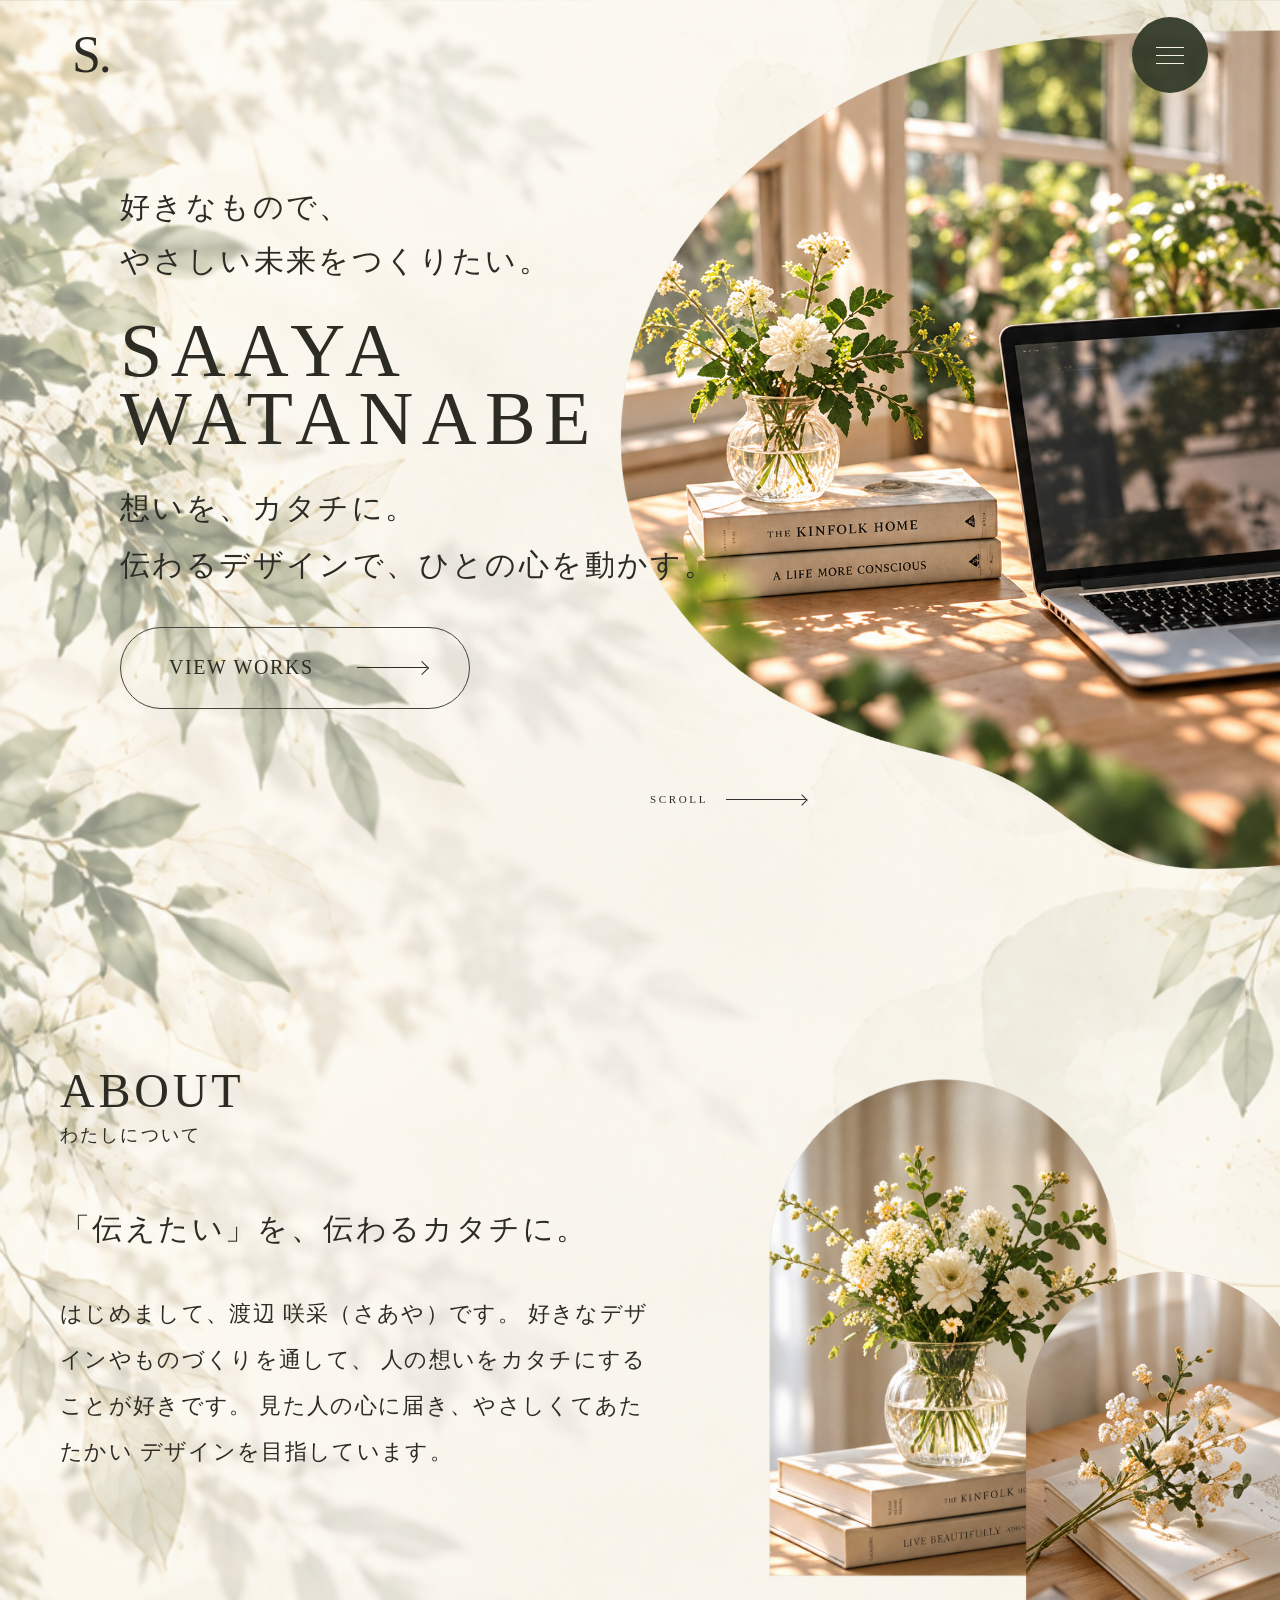
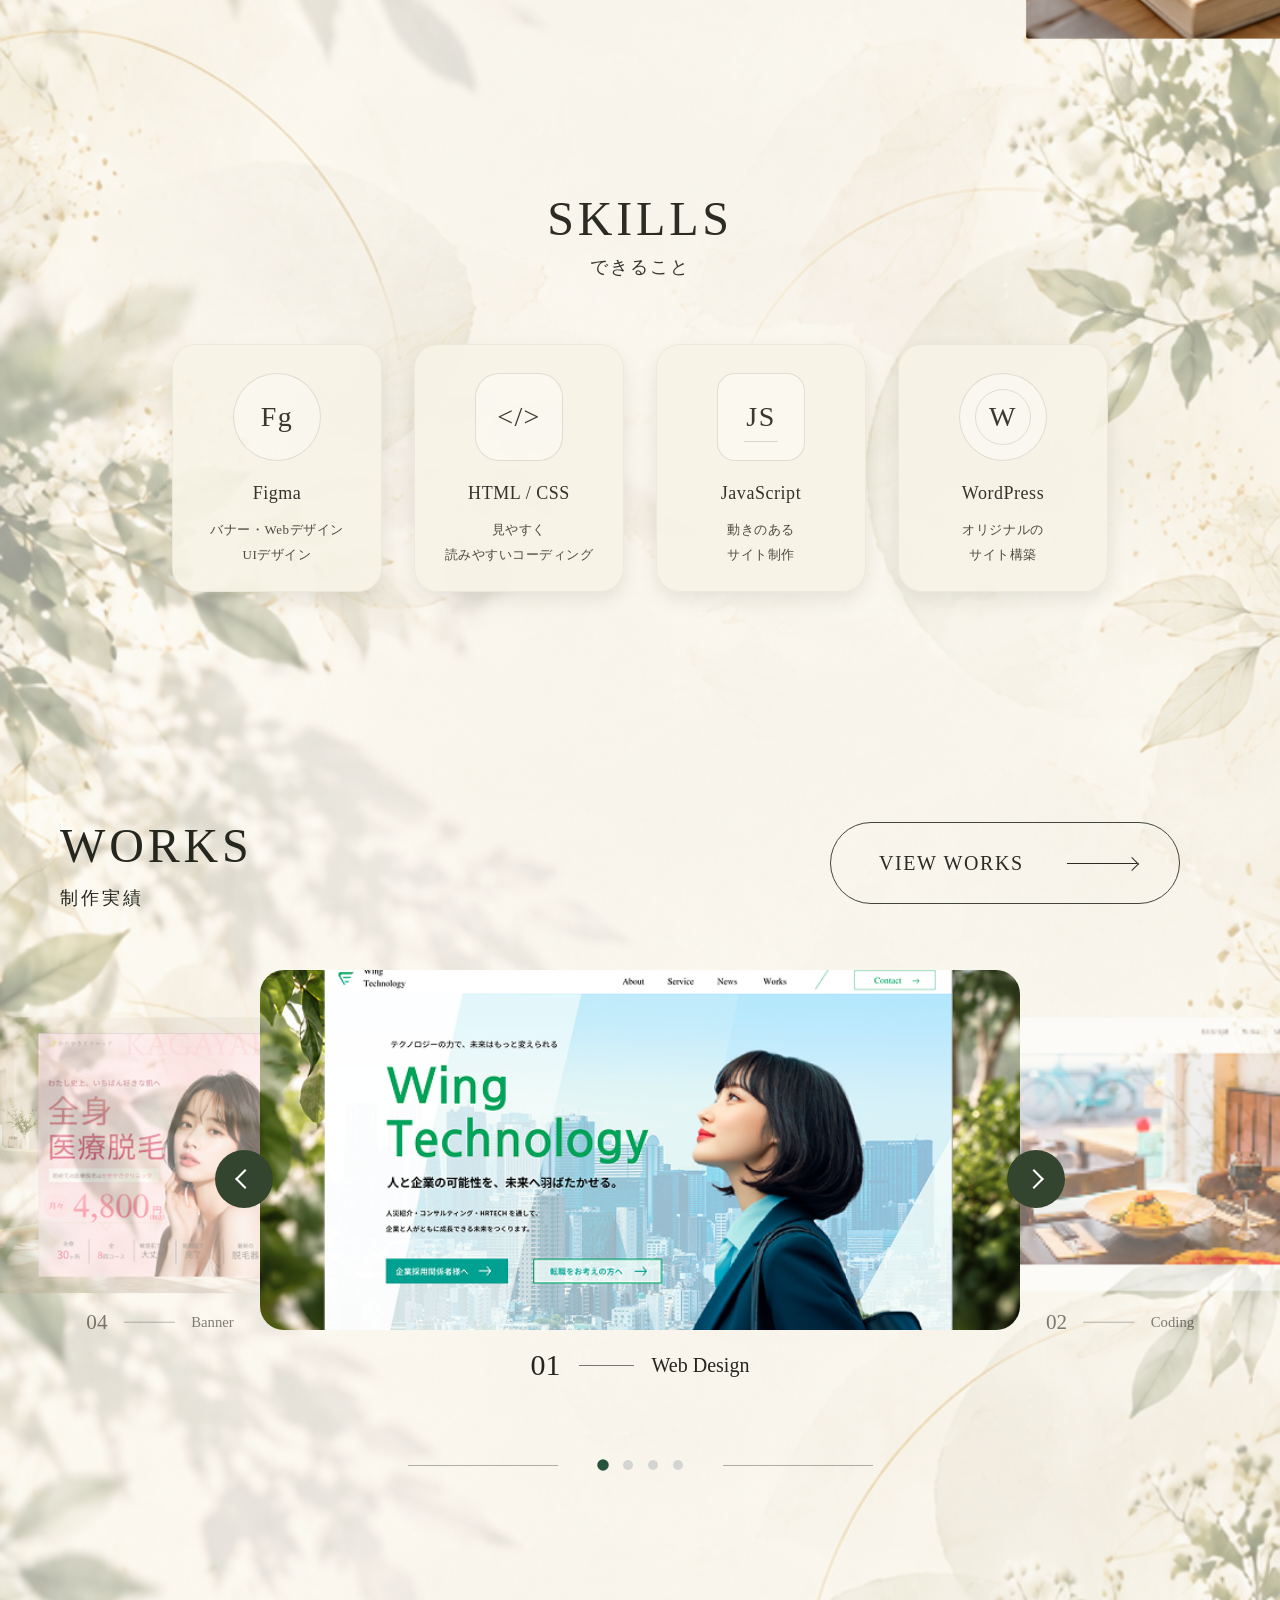
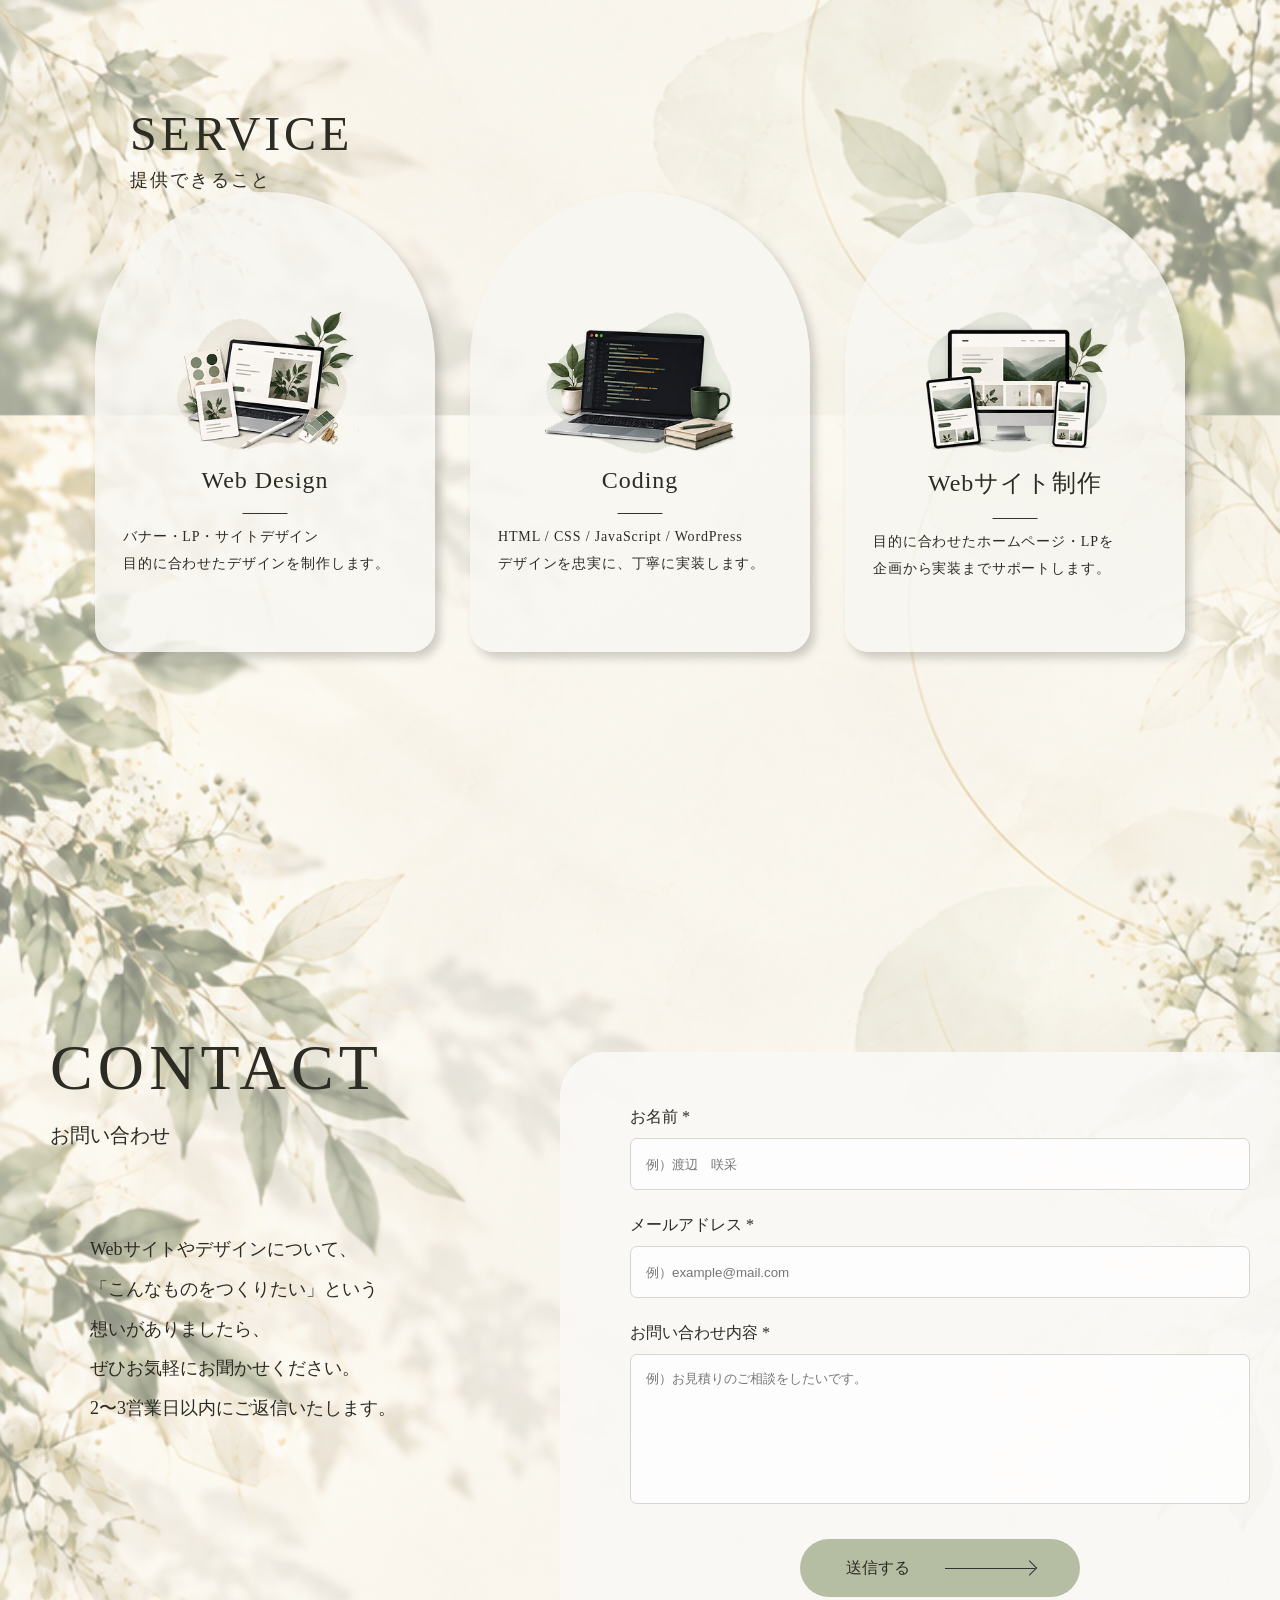
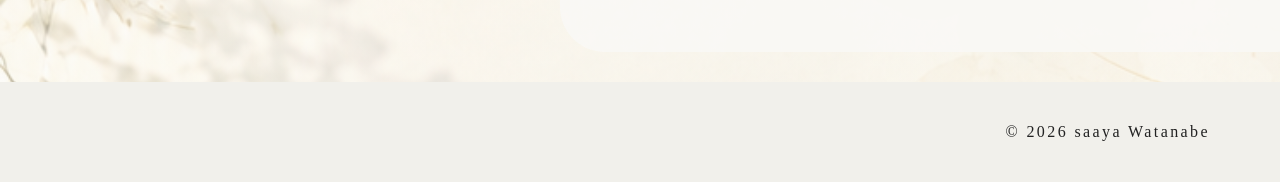
==== index.html @ a209223f "portfolio upload" ====
<!DOCTYPE html>
<html lang="ja">
<head>
  <meta charset="UTF-8">
  <meta name="viewport" content="width=device-width, initial-scale=1.0">

  <title>Saaya Watanabe Portfolio</title>

  <link rel="stylesheet" href="style.css">
</head>

<body>

  <!-- OPENING -->
<div class="opening" id="opening">
  <div class="opening__inner">
    <p class="opening__logo">S.</p>
    <p class="opening__name">SAAYA WATANABE</p>
    <p class="opening__portfolio">PORTFOLIO</p>
  </div>
</div>


  <!-- ======================
       HEADER
  ======================= -->
  <header class="header">

    <a href="index.html" class="header-logo">S.</a>

    <!-- ハンバーガーボタン -->
<button class="menu-btn" type="button" aria-label="メニューを開く">
  <span></span>
  <span></span>
  <span></span>
</button>

  </header>

  <!-- ハンバーガーメニュー -->
<div class="menu-overlay">


  <!-- ★ここに追加！ -->
  <button class="menu-close" type="button" aria-label="メニューを閉じる">
    <span></span>
    <span></span>
  </button>


  <nav class="menu-nav">
    <a href="#about">ABOUT</a>
    <a href="works.html">WORKS</a>
    <a href="#service">SERVICE</a>
    <a href="#contact">CONTACT</a>
  </nav>

</div>


  <main>

    <!-- ======================
         FIRST VIEW
    ======================= -->
    <section class="fv">

      <div class="fv-inner">

        <div class="fv-text">

          <p class="fv-catch">
            好きなもので、<br>
            やさしい未来をつくりたい。
          </p>

          <h1 class="fv-name">
            SAAYA<br>
            WATANABE
          </h1>

          <p class="fv-description">
            想いを、カタチに。<br>
            伝わるデザインで、ひとの心を動かす。
          </p>

          <a href="works.html" class="more-btn">
  <span class="btn-text">VIEW WORKS</span>
  <span class="btn-arrow"></span>
</a>
        </div>


        <div class="fv-image">
          <img
            src="images/top/migi.png"
            alt="パソコンと花のあるデスク"
          >
        </div>


        <div class="scroll">
          <span>SCROLL</span>
          <div class="scroll-line"></div>
        </div>

      </div>

    </section>



    <!-- ======================
         ABOUT
    ======================= -->
    <!-- ======================
     ABOUT
======================= -->
<section class="about" id="about">

  <div class="about-inner">

    <!-- 左側テキスト -->
    <div class="about-text-area">

      <div class="section-title">
        <h2>ABOUT</h2>
        <p>わたしについて</p>
      </div>

      <h3 class="about-copy">
       「伝えたい」を、伝わるカタチに。
      </h3>

      <p class="about-description">
         はじめまして、渡辺 咲采（さあや）です。
         好きなデザインやものづくりを通して、
         人の想いをカタチにすることが好きです。
         見た人の心に届き、やさしくてあたたかい
         デザインを目指しています。
       
    </p>
</div>


    <!-- 右側画像 -->
    <div class="about-visual">

      <div class="about-main-photo">
        <img src="./images/top/hana.png" alt="花瓶のお花">
      </div>

      <div class="about-sub-photo">
        <img src="./images/top/ab.png" alt="本の上のお花">
      </div>

    </div>

  </div>

</section>

<!-- ======================
     SKILL
======================= -->
<section class="skill" id="skill">


 <div class="skill-heading">

  <div class="section-title">
    <h2>SKILLS</h2>
    <p>できること</p>
  </div>

</div>


<div class="skill-list">

  <div class="skill-card">
    <div class="skill-figure figma-figure">
      <span>Fg</span>
    </div>
    <h3>Figma</h3>
    <p>バナー・Webデザイン<br>UIデザイン</p>
  </div>

  <div class="skill-card">
    <div class="skill-figure html-figure">
      <span>&lt;/&gt;</span>
    </div>
    <h3>HTML / CSS</h3>
    <p>見やすく<br>読みやすいコーディング</p>
  </div>

  <div class="skill-card">
    <div class="skill-figure js-figure">
      <span>JS</span>
    </div>
    <h3>JavaScript</h3>
    <p>動きのある<br>サイト制作</p>
  </div>

  <div class="skill-card">
    <div class="skill-figure wp-figure">
      <span>W</span>
    </div>
    <h3>WordPress</h3>
    <p>オリジナルの<br>サイト構築</p>
  </div>

</div>



  </div>

</section>

<!-- =========================
     WORKS
========================= -->
<section class="pf-works" id="works">

  <!-- タイトル -->
  <div class="pf-works-heading">
    <h2>WORKS</h2>
    <p>制作実績</p>
  </div>

  <!-- スライダー -->
  <div class="works-showcase">

    <!-- 作品 -->
    <div class="works-showcase-stage">

      <!-- 01 -->
     <div class="works-showcase-item">
        <img
          src="images/top/Group 55.png"
          alt="Web Design"
        >

        <div class="works-showcase-info">
          <span class="works-showcase-number">01</span>
          <span class="works-showcase-line"></span>
          <span class="works-showcase-name">Web Design</span>
        </div>
      </div>


      <!-- 02 -->
      <div class="works-showcase-item">
        <img
          src="images/top/カフェ.png"
          alt="Coding"
        >

        <div class="works-showcase-info">
          <span class="works-showcase-number">02</span>
          <span class="works-showcase-line"></span>
          <span class="works-showcase-name">Coding</span>
        </div>
      </div>


      <!-- 03 -->
      <div class="works-showcase-item">
        <img
          src="images/top/froo.png"
          alt="Coding"
        >

        <div class="works-showcase-info">
          <span class="works-showcase-number">03</span>
          <span class="works-showcase-line"></span>
          <span class="works-showcase-name">Coding</span>
        </div>
      </div>


      <!-- 04 -->
       <div class="works-showcase-item">
        <img
          src="images/top/Component 7.png"
          alt="Banner"
        >

        <div class="works-showcase-info">
          <span class="works-showcase-number">04</span>
          <span class="works-showcase-line"></span>
          <span class="works-showcase-name">Banner</span>
        </div>
      </div>

    </div>


    <!-- 左矢印 -->
    <button
      class="works-nav works-nav-prev"
      type="button"
      aria-label="前の作品"
    ></button>


    <!-- 右矢印 -->
    <button
      class="works-nav works-nav-next"
      type="button"
      aria-label="次の作品"
    ></button>

  </div>


  <!-- ドット＋左右ライン -->
  <div class="pf-dots">
    <button class="pf-dot is-active" type="button"></button>
    <button class="pf-dot" type="button"></button>
    <button class="pf-dot" type="button"></button>
    <button class="pf-dot" type="button"></button>
  </div>


  <!-- VIEW WORKS -->
  <a href="works.html" class="pf-view-btn">
    <span>VIEW WORKS</span>
    <span class="pf-view-arrow"></span>
  </a>

</section>
    
<!-- ======================
     SERVICE
======================= -->
<section class="service" id="service">

  <div class="service-inner">

    <div class="service-heading">
      <div class="section-title">
        <h2>SERVICE</h2>
        <p>提供できること</p>
      </div>
    </div>


    <div class="service-list">

      <!-- 01 Web Design -->
      <div class="service-item">

        <div class="service-image">
          <img src="images/top/pc.png" alt="Web Design">
        </div>

        <h3>Web Design</h3>

        <p>
          バナー・LP・サイトデザイン<br>
          目的に合わせたデザインを制作します。
        </p>

      </div>


      <!-- 02 Coding -->
      <div class="service-item">

        <div class="service-image">
          <img src="images/top/cpc.png" alt="Coding">
        </div>

        <h3>Coding</h3>

        <p>
          HTML / CSS / JavaScript / WordPress<br>
          デザインを忠実に、丁寧に実装します。
        </p>

      </div>


      <!-- 03 Webサイト制作 -->
      <div class="service-item">

        <div class="service-image">
          <img src="images/top/sm.png" alt="Webサイト制作">
        </div>

        <h3>Webサイト制作</h3>

        <p>
          目的に合わせたホームページ・LPを<br>
          企画から実装までサポートします。
        </p>

      </div>

    </div>

  </div>

</section>

<section class="contact" id="contact">

  <div class="contact-inner">

    <!-- 左側 -->
    <div class="contact-left">

      <div class="contact-heading">

        <div class="contact-title-row">
          <h2>CONTACT</h2>
        </div>

        <p class="contact-subtitle">
          お問い合わせ
        </p>

      </div>

      <p class="contact-description">
        Webサイトやデザインについて、<br>
        「こんなものをつくりたい」という<br>
        想いがありましたら、<br>
        ぜひお気軽にお聞かせください。<br>
        2〜3営業日以内にご返信いたします。
      </p>

    </div>
    <!-- ↑ contact-leftをここで閉じる！ -->


    <!-- 右側フォーム -->
    <div class="contact-form-area">

      <form class="contact-form" action="https://formspree.io/f/maeeywzv" method="POST"></form>
        
      <form ... action="..." method="POST">
  <input type="hidden" name="_next" value="https://xn--url-kc4bukod3fm05ztc0e/index.html">

        <div class="form-group">
          <label for="name">
            お名前 <span>*</span>
          </label>

          <input
            type="text"
            id="name"
            name="name"
            placeholder="例）渡辺　咲采"
            required
          >
        </div>


        <div class="form-group">
          <label for="email">
            メールアドレス <span>*</span>
          </label>

          <input
            type="email"
            id="email"
            name="email"
            placeholder="例）example@mail.com"
            required
          >
        </div>


        <div class="form-group">
          <label for="message">
            お問い合わせ内容 <span>*</span>
          </label>

          <textarea
            id="message"
            name="message"
            placeholder="例）お見積りのご相談をしたいです。"
            required
          ></textarea>
        </div>


        <button type="submit" class="contact-submit">
          <span>送信する</span>
          <span class="contact-submit-line"></span>
          <span class="contact-submit-arrow">→</span>
        </button>

      </form>

    </div>

  </div>

</section>



    
  </main>

  <footer class="footer">
  <p class="footer-copy">© 2026 saaya Watanabe</p>
</footer>
  
  
  <script>
  const menuBtn = document.querySelector(".menu-btn");
  const menuOverlay = document.querySelector(".menu-overlay");
  const menuClose = document.querySelector(".menu-close");
  const menuLinks = document.querySelectorAll(".menu-nav a");

  // ハンバーガーを押したら開く
  menuBtn.addEventListener("click", (e) => {
    e.stopPropagation();

    menuBtn.classList.add("is-open");
    menuOverlay.classList.add("is-open");
  });

  // ×を押したら閉じる
  menuClose.addEventListener("click", (e) => {
    e.stopPropagation();

    menuBtn.classList.remove("is-open");
    menuOverlay.classList.remove("is-open");
  });

  // ABOUTなどを押したら閉じる
  menuLinks.forEach((link) => {
    link.addEventListener("click", () => {
      menuBtn.classList.remove("is-open");
      menuOverlay.classList.remove("is-open");
    });
  });

  // メニューの中を押したときは閉じない
  menuOverlay.addEventListener("click", (e) => {
    e.stopPropagation();
  });

  // メニュー以外を押したら閉じる
  document.addEventListener("click", () => {
    menuBtn.classList.remove("is-open");
    menuOverlay.classList.remove("is-open");
  });
</script>


<script>
document.addEventListener("DOMContentLoaded", function () {

  const items = document.querySelectorAll(".works-showcase-item");
  const prevBtn = document.querySelector(".works-nav-prev");
  const nextBtn = document.querySelector(".works-nav-next");
  const dots = document.querySelectorAll(".pf-dot");

  let current = 0;


  function updateSlider() {

    const total = items.length;

    const prev =
      (current - 1 + total) % total;

    const next =
      (current + 1) % total;


    items.forEach(function(item) {

      item.classList.remove(
        "is-active",
        "is-prev",
        "is-next"
      );

    });


    items[current].classList.add("is-active");

    items[prev].classList.add("is-prev");

    items[next].classList.add("is-next");


    dots.forEach(function(dot, index) {

      dot.classList.toggle(
        "is-active",
        index === current
      );

    });

  }


  nextBtn.addEventListener("click", function () {

    current =
      (current + 1) % items.length;

    updateSlider();

  });


  prevBtn.addEventListener("click", function () {

    current =
      (current - 1 + items.length)
      % items.length;

    updateSlider();

  });


  dots.forEach(function(dot, index) {

    dot.addEventListener("click", function () {

      current = index;

      updateSlider();

    });

  });


  updateSlider();

});
  </script>

    <!-- ここまでページのHTML -->


  <script>
document.addEventListener("DOMContentLoaded", () => {

  const opening = document.getElementById("opening");
  const fv = document.querySelector(".fv");

  if (!opening) return;

  // このタブでオープニングを見たか確認
  const hasSeenOpening = sessionStorage.getItem("hasSeenOpening");

  // すでに見ていたらオープニングを出さない
  if (hasSeenOpening) {
    opening.style.display = "none";

    if (fv) {
      fv.classList.add("is-show");
    }

    return;
  }

  // 初回だけオープニング
  setTimeout(() => {
    opening.classList.add("is-finished");
  }, 3200);

  setTimeout(() => {
    if (fv) {
      fv.classList.add("is-show");
    }
  }, 3600);

  setTimeout(() => {
    opening.style.display = "none";

    // 一度表示したことを保存
    sessionStorage.setItem("hasSeenOpening", "true");
  }, 4400);

});
</script>

</body>
</html>
---- style.css ----
/* =========================
   BASE
========================= */

* {
  box-sizing: border-box;
}

html {
  scroll-behavior: smooth;
}

html,
body {
  width: 100%;
  overflow-x: hidden;
}

body {
  margin: 0;

  color: #2c2c25;

  font-family:
    "Times New Roman",
    "Yu Mincho",
    "Hiragino Mincho ProN",
    serif;

  /* 背景画像を少し薄くする */
  background-image:
    linear-gradient(
      rgba(248, 247, 242, 0.35),
      rgba(248, 247, 242, 0.35)
    ),
    url("../images/top/zen..png");

  background-size: 100% auto;
  background-position: top center;
  background-repeat: repeat-y;
}

img {
  width: 100%;
  display: block;
}


a {
  color: inherit;
  text-decoration: none;
}

button {
  font: inherit;
  color: inherit;
  border: none;
  background: none;
  cursor: pointer;
}


/* =========================
   HEADER
========================= */

.header {
  width: 100%;
  height: 110px;

  display: flex;
  align-items: center;

  padding: 0 72px;

  position: absolute;
  top: 0;
  left: 0;

  z-index: 20;
}

.header-logo {
  font-size: 52px;
  line-height: 1;
  letter-spacing: -0.04em;
}

.header-nav {
  display: flex;
  align-items: center;
  gap: 48px;

  margin-left: 105px;
}

.header-nav a {
  font-size: 12px;
  letter-spacing: 0.18em;
  transition: opacity 0.3s ease;
}

.header-nav a:hover {
  opacity: 0.55;
}


/* =========================
   MENU BUTTON
========================= */

.menu-btn {
  width: 76px;
  height: 76px;

  border-radius: 50%;

  background: rgba(52, 59, 43, 0.95);

  display: flex;
  flex-direction: column;
  align-items: center;
  justify-content: center;

  gap: 7px;

  margin-left: auto;
  cursor: pointer;
  position: relative;
  z-index: 30;
}

.menu-btn span {
  display: block;

  width: 28px;
  height: 1px;

  background: #f5f0e4;

  transition: 0.3s ease;
}

.menu-btn.is-open span:nth-child(1) {
  transform: translateY(8px) rotate(45deg);
}

.menu-btn.is-open span:nth-child(2) {
  opacity: 0;
}

.menu-btn.is-open span:nth-child(3) {
  transform: translateY(-8px) rotate(-45deg);
}

.menu-btn:focus {
  outline: none;
}

.menu-btn:focus-visible {
  outline: 2px solid #8f967d;
  outline-offset: 3px;
}


/* =========================
   VIEW WORKS ボタン
========================= */
.btn-text {
  font-size: 20px;
  white-space: nowrap;
}


.more-btn {
  width: 350px;
  height: 82px;

  padding: 0 42px 0 48px;

  border: 1px solid #43443c;
  border-radius: 999px;

  display: flex;
  align-items: center;
  justify-content: space-between;

  font-size: 20px;
  letter-spacing: 0.08em;
}

/* マウスを乗せた時 */
.more-btn:hover {
  background-color: #3f4937;
  color: #f8f4e9;
  border-color: #3f4937;
}

/* 長い矢印 */

.btn-arrow {
  position: relative;

  width: 70px;
  height: 1px;

  background-color: #2c2c25;

  flex-shrink: 0;
}

.btn-arrow::after {
  content: "";

  position: absolute;

  right: 0;
  top: -4px;

  width: 9px;
  height: 9px;

  border-top: 1px solid #2c2c25;
  border-right: 1px solid #2c2c25;

  transform: rotate(45deg);
}

/* 矢印も白にする */
.more-btn:hover .btn-arrow {
  background-color: #f8f4e9;
}

.more-btn:hover .btn-arrow::after {
  border-color: #f8f4e9;
}


/* 実際にクリックしている瞬間 */
.more-btn:active {
  background-color: #2f3829;
  transform: scale(0.98);
}




/* =========================
   FIRST VIEW
========================= */

.fv {
  width: 100%;
  min-height: 900px;

  position: relative;

  background-size: cover;
  background-position: center;
  background-repeat: no-repeat;

  overflow: hidden;
}

.fv-inner {
  width: 100%;
  min-height: 900px;

  position: relative;

  max-width: 1440px;
  margin: 0 auto;
}


/* =========================
   FIRST VIEW TEXT
========================= */

.fv-text {
  position: absolute;

  top: 180px;
  left: 120px;

  z-index: 5;
}

.fv-catch {
  margin: 0 0 28px;

  font-size: 30px;
  line-height: 1.8;
  letter-spacing: 0.08em;
}

.fv-name {
  margin: 0 0 26px;

  font-size: 76px;
  line-height: 0.90;
  letter-spacing: 0.11em;

  font-weight: 400;
}

.fv-description {
  margin: 0 0 34px;

  font-size: 30px;
  line-height: 1.9;
  letter-spacing: 0.08em;
}



/* =========================
   HERO IMAGE
========================= */

.fv-image {
  position: absolute;

  top: 30px;
  right: -20px;

  width: 700px;
  height: 840px;

  z-index: 2;
}

.fv-image img {
  display: block;

  width: 100%;
  height: 100%;

  object-fit: contain;
  object-position: top right;
}



/* =========================
   SCROLL
========================= */

.scroll {
  position: absolute;

  left: 650px;
  bottom: 95px;

  display: flex;
  align-items: center;

  gap: 18px;

  z-index: 5;
}

.scroll span {
  font-size: 11px;
  letter-spacing: 0.24em;
}

.scroll-line {
  width: 80px;
  height: 1px;

  background: #333;

  position: relative;
}

.scroll-line::after {
  content: "";

  position: absolute;

  top: -3px;
  right: 0;

  width: 7px;
  height: 7px;

  border-top: 1px solid #333;
  border-right: 1px solid #333;

  transform: rotate(45deg);
}

/* =========================
   OPEN MENU
========================= */

.menu-overlay {
  position: fixed;
  top: 0;
  right: 0;

  width: 100%;
  height: 100vh;

  background: #3f4937;

  z-index: 15;

  display: flex;
  align-items: center;
  justify-content: center;

  opacity: 0;
  visibility: hidden;

  transition: 0.4s ease;
}

.menu-overlay.is-open {
  opacity: 1;
  visibility: visible;
}


/* メニュー */

.menu-nav {
  display: flex;
  flex-direction: column;

  gap: 28px;

  text-align: center;
}

.menu-nav a {
  color: #f8f4e9;

  font-family: "Times New Roman", serif;

  font-size: 42px;
  letter-spacing: 0.12em;

  transition: opacity 0.3s;
}

.menu-nav a:hover {
  opacity: 0.5;
}


/* 下の名前 */

.menu-name {
  position: absolute;

  bottom: 45px;
  left: 60px;

  margin: 0;

  color: rgba(248, 244, 233, 0.65);

  font-size: 13px;
  letter-spacing: 0.18em;
}
.menu-btn {
  position: relative;
  z-index: 30;
}

.menu-btn span {
  transition: 0.3s ease;
}

.menu-btn.is-open span:first-child {
  transform: translateY(5.5px) rotate(45deg);
}

.menu-btn.is-open span:last-child {
  transform: translateY(-5.5px) rotate(-45deg);
}

/* =========================
   ABOUT
========================= */

/* ========================================
   ABOUT
======================================== */

.about {
  position: relative;
  padding: 120px 0 140px;
  background: transparent;
}

.about-inner {
  width: min(1250px, calc(100% - 120px));
  margin: 0 auto;

  display: grid;
  grid-template-columns: 52% 48%;
  align-items: center;
  gap: 30px;
}



/* 左側 */
.about-text-area {
  width: 100%;
}

.about-description {
  max-width: 650px;
  margin: 0;

  font-size: 18px;
  line-height: 2;
  letter-spacing: 0.05em;
}

.about {
  position: relative;
  padding: 120px 0 140px;
  background: transparent;
}

.about-inner {
  width: min(1250px, calc(100% - 120px));
  margin: 0 auto;

  display: grid;
  grid-template-columns: 52% 48%;
  align-items: center;
  gap: 30px;
}

.about-text-area {
  width: 100%;
}

.about-copy {
  margin: 55px 0 35px;
  font-size: 30px;
  line-height: 1.8;
  letter-spacing: 0.08em;
  font-weight: 400;
  white-space: nowrap;
}

.about-description {
  max-width: 650px;
  margin: 0;
  font-size: 18px;
  line-height: 2;
  letter-spacing: 0.05em;
}

.about-visual {
  position: relative;

  width: 560px;
  height: 540px;

  flex-shrink: 0;
}


/* 大きい写真 */
.about-main-photo {
  position: absolute;

  top: 0;
  left: 0;

  width: 500px;
  height: 600px;

  z-index: 1;
}

.about-main-photo img {
  width: 100%;
  height: 100%;
  object-fit: contain;
}


/* 小さい写真 */
.about-sub-photo {
  position: absolute;

  top: 225px;
  left: 300px;   /* ← ここを左に入れて、重なりを強くする */

  width: 350px;
  height: 420px;

  z-index: 2;
}

.about-sub-photo img {
  width: 100%;
  height: 100%;
  object-fit: contain;
}


.section-title h2 {
  margin: 0;

  font-family: "Times New Roman", serif;
  font-size: 48px;
  font-weight: 400;

  letter-spacing: 0.08em;
  line-height: 1;
}

.section-title p {
  margin: 8px 0 0;

  font-size: 18px;
  letter-spacing: 0.12em;
}

.about-text h3 {
  margin: 55px 0 32px;

  font-family: "Yu Mincho", "Hiragino Mincho ProN", serif;

  font-size: 30px;
  font-weight: 400;

  line-height: 1.8;
  letter-spacing: 0.12em;
}

.about-description {
  margin: 0 0 38px;

  font-size: 22px;
  line-height: 2.1;
  letter-spacing: 0.06em;
}


/* =========================
   ABOUT IMAGE AREA
========================= */

.about-images {
  position: relative;

  width: 520px;
  height: 550px;

  flex-shrink: 0;
}


/* 大きい窓型 */

.about-image-main {
  position: absolute;

  top: 0;
  left: 0;

  width: 315px;
  height: 420px;

  overflow: hidden;

  border-radius: 160px 160px 0 0;
}

.about-image-main img {
  width: 100%;
  height: 100%;

  object-fit: cover;
}


/* 右下の小さい写真 */

.about-image-sub {
  position: absolute;

  right: 20px;
  bottom: 25px;

  width: 220px;
  height: 280px;

  overflow: hidden;

  border-radius: 110px 110px 0 0;

  z-index: 2;
}

.about-image-sub img {
  width: 100%;
  height: 100%;

  object-fit: cover;
}

/* ========================================
   SKILL
======================================== */

.skill {
  position: relative;

  width: 100%;
  min-height: 564px;

  padding: 95px 0 110px;

  /* bodyの植物背景をそのまま見せる */
  background: transparent;
}


/* 中央幅 */

.skill-inner {
  width: min(1250px, calc(100% - 120px));
  margin: 0 auto;
}


/* ========================================
   TITLE
======================================== */
/* =========================
   SKILLS 見出し
========================= */

.skill-heading {
  text-align: left;
  margin-bottom: 65px;
}

.skill-heading .section-title h2 {
  margin: 0;

  font-family: "Times New Roman", serif;
  font-size: 48px;
  font-weight: 400;

  line-height: 1;
  letter-spacing: 0.08em;
}

.skill-heading .section-title p {
  margin: 12px 0 0;

  font-size: 18px;
  letter-spacing: 0.12em;

  color: #35342d;
}


/* ABOUTのキャッチコピーと同じ雰囲気 */


.skill-heading {
  text-align: center;
}

.skill-title-row {
  display: flex;
  align-items: center;
  justify-content: center;

  gap: 24px;
}

.skill-title-row h2 {
  margin: 0;

  font-family: "Times New Roman", serif;

  font-size: 30px;
  font-weight: 400;

  letter-spacing: 0.12em;
}


/* SKILLS横の線 */

.skill-title-line {
  display: block;

  width: 75px;
  height: 1px;

  background-color: #34352f;
}


.skill-lead {
  margin: 35px 0 0;

  font-size: 17px;
  letter-spacing: 0.12em;

  line-height: 1.8;
}


/* ========================================
   CARD LIST
======================================== */

.skill-list {
  margin-top: 60px;

  display: flex;
  justify-content: center;
  align-items: stretch;
  gap: 32px;
}

.skill-card {
  width: 210px;
  min-height: 220px;

  padding: 28px 22px 24px;

  background: rgba(247, 243, 231, 0.92);
  border: 1px solid rgba(120, 110, 85, 0.08);
  border-radius: 24px;

  box-shadow: 0 8px 18px rgba(72, 65, 50, 0.10);

  display: flex;
  flex-direction: column;
  align-items: center;
  text-align: center;

}

.skill-figure {
  width: 88px;
  height: 88px;

  margin-bottom: 22px;

  border: 1px solid rgba(90, 82, 63, 0.16);
  border-radius: 50%;

  background: rgba(255, 255, 255, 0.35);

  display: flex;
  align-items: center;
  justify-content: center;

  position: relative;
}

.skill-figure span {
  font-family: "Times New Roman", serif;
  font-size: 28px;
  color: #3a392f;
  letter-spacing: 0.05em;
}


/* Figma */
.figma-figure {
  width: 88px;
  height: 88px;

  border: 1px solid rgba(90, 82, 63, 0.16);
  border-radius: 50%;

  background: rgba(255, 255, 255, 0.3);

  display: flex;
  align-items: center;
  justify-content: center;
}

.figma-figure span {
  font-size: 28px;
  color: #3a392f;
}


/* HTML/CSS */
.html-figure {
  border-radius: 24px;
}

/* JS */
.js-figure {
  border-radius: 18px;
}

.js-figure::after {
  content: "";
  position: absolute;
  width: 34px;
  height: 1px;
  bottom: 18px;
  background: rgba(90, 82, 63, 0.20);
}

/* WordPress */
.wp-figure::before {
  content: "";
  position: absolute;
  width: 54px;
  height: 54px;
  border: 1px solid rgba(90, 82, 63, 0.16);
  border-radius: 50%;
}

.skill-card h3 {
  margin: 0 0 14px;

  font-family: "Times New Roman", serif;
  font-size: 18px;
  font-weight: 400;
  color: #34342d;
  letter-spacing: 0.03em;
}

.skill-card p {
  margin: 0;

  font-size: 13px;
  line-height: 1.9;
  letter-spacing: 0.04em;
  color: #4d4a40;
}

/* ========================================
   WORKS
======================================== */

/* ==================================================
   WORKS SLIDER - RESET & FINAL
================================================== */
/* ==================================================
   WORKS 最終調整
================================================== */

.pf-works {
  position: relative;
  width: 100%;
  min-height: 900px;
  padding: 90px 0 110px;
  overflow: hidden;
}


/* =========================
   タイトル
========================= */

.pf-works-heading {
  width: min(1200px, calc(100% - 120px));
  margin: 0 auto;
}

.pf-works-heading h2 {
  margin: 0;

  font-family: "Times New Roman", serif;
  font-size: 48px;
  font-weight: 400;
  line-height: 1;
  letter-spacing: 0.08em;

  color: #25271f;
}

.pf-works-heading p {
  margin: 16px 0 0;

  font-size: 18px;
  letter-spacing: 0.16em;

  color: #25271f;
}


/* つくったもの、いろいろ。 */

.pf-works-copy {
  width: min(1200px, calc(100% - 120px));
  margin: 55px auto 0;

  font-size: 23px;
  letter-spacing: 0.16em;

  color: #25271f;
}


/* =========================
   スライダー全体
========================= */

/* =========================
   WORKS SLIDER
========================= */

/* ========================================
   WORKS SLIDER
======================================== */

.works-showcase {
  position: relative;
  width: 100%;
  max-width: 1440px;
  height: 500px;
  margin: 45px auto 0;
  overflow: hidden;
}


/* スライダー本体 */
.works-showcase-stage {
  position: relative;
  width: 100%;
  height: 440px;
}


/* ========================================
   全作品共通
======================================== */

.works-showcase-item {
  position: absolute;
  top: 50%;
  left: 50%;

  width: 500px;

  display: block;
  color: #25251f;
  text-decoration: none;

  opacity: 0;
  pointer-events: none;

  transform: translate(-50%, -50%) scale(.88);

  transition:
    transform .65s cubic-bezier(.22, .61, .36, 1),
    left .65s cubic-bezier(.22, .61, .36, 1),
    opacity .65s ease;

  z-index: 1;
}


/* ========================================
   画像
======================================== */

.works-showcase-item img {
  display: block;

  width: 100%;
  height: 300px;

  object-fit: cover;

  border-radius: 24px;
}


/* ========================================
   中央
======================================== */

.works-showcase-item.is-active {
  left: 50%;

  width: 760px;

  opacity: 1;
  pointer-events: auto;

  transform:
    translate(-50%, -50%)
    scale(1);

  z-index: 5;
}

.works-showcase-item.is-active img {
  height: 360px;
}


/* ========================================
   左
======================================== */

.works-showcase-item.is-prev {
  left: calc(50% - 480px);

  opacity: .58;

  transform:
    translate(-50%, -50%)
    scale(.92);

  z-index: 2;
}


/* ========================================
   右
======================================== */

.works-showcase-item.is-next {
  left: calc(50% + 480px);

  opacity: .58;

  transform:
    translate(-50%, -50%)
    scale(.92);

  z-index: 2;
}


/* ========================================
   作品タイトル
======================================== */

.works-showcase-info {
  display: flex;
  align-items: center;
  justify-content: center;

  gap: 18px;

  margin-top: 20px;

  font-family: "Times New Roman", serif;
  white-space: nowrap;
}


.works-showcase-number {
  font-size: 30px;
  line-height: 1;
}


.works-showcase-line {
  width: 55px;
  height: 1px;

  background-color: #777;
}


.works-showcase-name {
  font-size: 20px;
}


/* 左右作品の文字は少し小さく */

.works-showcase-item.is-prev .works-showcase-number,
.works-showcase-item.is-next .works-showcase-number {
  font-size: 23px;
}

.works-showcase-item.is-prev .works-showcase-name,
.works-showcase-item.is-next .works-showcase-name {
  font-size: 16px;
}


/* ========================================
   矢印
======================================== */

.works-nav {
  position: absolute;
  top: 195px;

  width: 58px;
  height: 58px;

  padding: 0;

  border: none;
  border-radius: 50%;

  background-color: #34452f;

  cursor: pointer;

  z-index: 20;

  transition:
    transform .25s ease,
    background-color .25s ease;
}


.works-nav:hover {
  transform: scale(1.08);
}


/* 左矢印 */

.works-nav-prev {
  left: calc(50% - 425px);
}


/* 右矢印 */

.works-nav-next {
  right: calc(50% - 425px);
}


/* 矢印本体 */

.works-nav::before {
  content: "";

  position: absolute;
  top: 50%;

  width: 12px;
  height: 12px;

  border-top: 2px solid #fff;
  border-right: 2px solid #fff;
}


/* ← */

.works-nav-prev::before {
  left: 52%;

  transform:
    translate(-50%, -50%)
    rotate(-135deg);
}


/* → */

.works-nav-next::before {
  left: 47%;

  transform:
    translate(-50%, -50%)
    rotate(45deg);
}


/* ========================================
   DOTS
======================================== */

.pf-dots {
  width: 620px;

  margin: 5px auto 0;

  display: flex;
  justify-content: center;
  align-items: center;

  gap: 15px;
}


/* 左右の線 */

.pf-dots::before,
.pf-dots::after {
  content: "";

  display: block;

  width: 150px;
  height: 1px;

  background-color: rgba(60, 60, 50, .4);
}


.pf-dots::before {
  margin-right: 25px;
}

.pf-dots::after {
  margin-left: 25px;
}


/* ドット */

.pf-dot {
  width: 10px;
  height: 10px;

  padding: 0;

  border: none;
  border-radius: 50%;

  background-color: #d4d5d2;

  cursor: pointer;

  transition:
    background-color .3s ease,
    transform .3s ease;
}


.pf-dot.is-active {
  background-color: #28533f;

  transform: scale(1.15);
}


/* ========================================
   VIEW WORKS
======================================== */

.pf-view-btn {
  width: 280px;
  height: 58px;

  margin: 35px auto 0;

  display: flex;
  justify-content: center;
  align-items: center;

  gap: 30px;

  border-radius: 999px;

  background-color: #28533f;

  color: #fff;
  text-decoration: none;

  font-family: "Times New Roman", serif;
  font-size: 17px;
  letter-spacing: .08em;

  transition:
    transform .3s ease,
    opacity .3s ease;
}


.pf-view-btn:hover {
  transform: translateY(-3px);
  opacity: .9;
}


/* VIEW WORKS の線 */

.pf-view-arrow {
  position: relative;

  display: block;

  width: 55px;
  height: 1px;

  background-color: #fff;
}


/* VIEW WORKS の矢印先端 */

.pf-view-arrow::after {
  content: "";

  position: absolute;
  right: 0;
  top: -4px;

  width: 8px;
  height: 8px;

  border-top: 1px solid #fff;
  border-right: 1px solid #fff;

  transform: rotate(45deg);
}

/* =========================
   SERVICE
========================= */

.service {
  position: relative;
  padding: 100px 0 130px;
}

.service-inner {
  width: min(1400px, calc(100% - 120px));
  margin: 0 auto;
}


/* タイトル */
.service-heading {
  margin-left: 70px;
}

.service-heading .section-title h2 {
  margin: 0;

  font-size: 48px;
  font-weight: 400;
  letter-spacing: 0.08em;
}

.service-heading .section-title p {
  margin-top: 10px;

  font-size: 18px;
  letter-spacing: 0.12em;
}


/* =========================
   3つのカード
========================= */

.service-list {
  display: grid;
  grid-template-columns: repeat(3, 1fr);

  gap: 38px;
}


/* カード */
.service-item {
  position: relative;

  min-height: 530px;

  padding:
    55px
    45px
    45px;

  border-radius: 22px;

  background:
    rgba(248, 247, 242, 0.82);

  box-shadow:
    5px 6px 10px
    rgba(0, 0, 0, 0.18);

  text-align: center;
}


/* =========================
   番号
========================= */

.service-item::before {
  position: absolute;

  top: 22px;
  left: 25px;

  font-family:
    "Times New Roman",
    serif;

  font-size: 32px;
}


/* 01 */
.service-item:nth-child(1)::before {
  content: "01";
}

/* 02 */
.service-item:nth-child(2)::before {
  content: "02";
}

/* 03 */
.service-item:nth-child(3)::before {
  content: "03";
}


/* 番号下の斜め線 */
.service-item::after {
  content: "";

  position: absolute;

  top: 82px;
  left: 40px;

  width: 38px;
  height: 1px;

  background: #222;

  transform: rotate(-60deg);
}


/* =========================
   画像
========================= */

.service-image {
  width: 100%;
  height: 240px;

  margin-bottom: 28px;

  overflow: hidden;
}

.service-image img {
  width: 100%;
  height: 100%;

  object-fit: contain;
}


/* 今HTMLにあるアイコンは非表示 */
.service-icon {
  display: none;
}


/* =========================
   タイトル
========================= */

.service-item h3 {
  position: relative;

  margin:
    0
    0
    42px;

  font-family:
    "Times New Roman",
    serif;

  font-size: 30px;
  font-weight: 400;

  letter-spacing: 0.04em;
}


/* タイトル下の線 */
.service-item h3::after {
  content: "";

  position: absolute;

  left: 50%;
  bottom: -20px;

  width: 45px;
  height: 1px;

  background: #333;

  transform: translateX(-50%);
}


/* =========================
   説明
========================= */

.service-item p {
  margin: 0;

  font-size: 17px;
  line-height: 2;

  letter-spacing: 0.06em;

  text-align: left;
}

/* =========================
   SERVICE サイズ調整
========================= */

/* 3枚全体 */
.service-list {
  display: flex;
  justify-content: center;
  align-items: flex-start;
  gap: 35px;

  max-width: 1050px;
  margin: 0 auto;
}


/* カードを小さく＋窓型 */
.service-item {
  width: 280px;
  min-height: 460px;

  padding: 35px 28px 35px;

  /* ★窓みたいな形 */
  border-radius: 140px 140px 25px 25px;

  background: rgba(248, 247, 242, 0.82);
}


/* 01・02・03 */
.service-item::before {
  top: 28px;
  left: 32px;

  font-size: 27px;
}


/* 斜め線 */
.service-item::after {
  top: 72px;
  left: 47px;

  width: 30px;
}


/* 写真を小さく */
.service-image {
  width: 180px;
  height: 170px;

  margin: 65px auto 15px;

  display: flex;
  align-items: center;
  justify-content: center;
}


/* 写真 */
.service-image img {
  display: block;

  width: 100%;
  height: 100%;

  object-fit: contain;
}


/* タイトル */
.service-item h3 {
  margin: 10px 0 30px;

  font-size: 24px;
}


/* 説明 */
.service-item p {
  font-size: 14px;
  line-height: 1.9;
}

/* =========================
   SERVICE 数字・斜め線を消す
========================= */

/* 01・02・03を消す */
.service-item::before {
  display: none;
}

/* 数字下の斜め線を消す */
.service-item::after {
  display: none;
}


/* =========================
   写真だけ上に配置
========================= */

.service-item {
  width: 340px;
  height: 430px;

  flex-shrink: 0;

  /* 横広めの窓型 */
  border-radius: 170px 170px 24px 24px;
}

.service-image {
  width: 210px;
  height: 150px;

  margin: 80px auto 10px;

  display: flex;
  justify-content: center;
  align-items: center;
}

.service-image img {
  width: 100%;
  height: 100%;
  object-fit: contain;
  display: block;
}

/* =====================================
   CONTACT レイアウト修正版
===================================== */

/* =========================
   CONTACT PC
========================= */

.contact {
  width: 100%;
  padding: 150px 0;
  box-sizing: border-box;
}

.contact-inner {
  width: 1200px;
  max-width: calc(100% - 100px);
  margin: 0 auto;

  display: flex;
  justify-content: space-between;
  align-items: center;
  gap: 80px;
}


/* =========================
   左側
========================= */

.contact-left {
  width: 430px;
  flex-shrink: 0;
}

.contact-heading {
  margin: 0;
}

.contact-title-row {
  display: block;
}

.contact-title-row h2 {
  margin: 0;

  font-size: 64px;
  font-weight: 400;
  line-height: 1;
  letter-spacing: 0.08em;
}

/* CONTACT横の線なし */
.contact-title-row > span {
  display: none;
}

.contact-subtitle {
  margin: 20px 0 0;

  font-size: 20px;
  line-height: 1.5;
}

.contact-description {
  margin: 80px 0 0 40px;

  font-size: 18px;
  line-height: 2.2;
}


/* =========================
   右側フォーム
========================= */

.contact-form-area {
  width: 620px;
  flex-shrink: 0;

  padding: 55px 60px;

  box-sizing: border-box;

  background: rgba(250, 249, 246, 0.92);

  border-radius: 45px;
}

.contact-form {
  width: 100%;
}


/* 項目 */
.contact .form-group {
  width: 100%;
  margin-bottom: 25px;
}

.contact .form-group label {
  display: block;

  margin-bottom: 10px;

  font-size: 16px;
  text-align: left;
}


/* 入力欄 */
.contact .form-group input,
.contact .form-group textarea {
  display: block;

  width: 100%;
  max-width: none;

  box-sizing: border-box;

  border: 1px solid #d5d5d2;
  border-radius: 7px;

  background: rgba(255,255,255,0.8);
}


/* 名前・メール */
.contact .form-group input {
  height: 52px;

  padding: 0 15px;
}


/* お問い合わせ */
.contact .form-group textarea {
  height: 150px;

  padding: 15px;

  resize: none;
}


/* =========================
   送信ボタン
========================= */

.contact-submit {
  width: 280px;
  height: 58px;

  margin: 35px auto 0;

  display: flex;
  align-items: center;
  justify-content: center;
  gap: 20px;

  border: 0;
  border-radius: 999px;

  background: #b5bea3;

  cursor: pointer;
}

.contact-submit-line {
  display: block;

  width: 45px;
  height: 1px;

  background: #333;
}

.contact-submit-arrow {
  font-size: 20px;
}


/* =========================
   WORKS 位置調整
========================= */

.pf-works {
  position: relative;

  /* 上下にしっかり余白 */
  padding-top: 120px;
  padding-bottom: 140px;
}


/* VIEW WORKSを右上へ */
.pf-view-btn {
  position: absolute;

  top: 120px;
  right: 100px;

  margin: 0;

  width: 250px;
  height: 60px;

  display: flex;
  align-items: center;
  justify-content: center;
  gap: 35px;

  z-index: 10;
}

/* CONTACTフォームを横に広く＋少し下へ */
.contact-form-area {
  width: 760px !important;
  max-width: none !important;
  flex: 0 0 760px !important;

  padding: 55px 70px !important;

  /* 少し下に移動 */
  transform: translateY(120px) !important;
}

/* 今ある線は消す */
.contact-submit-line {
  display: none !important;
}

/* 矢印を長い一本線にする */
.contact-submit-arrow {
  position: relative;
  width: 90px;
  height: 1px;
  background: #333;
  display: block;
  margin-left: 15px;
}

/* 矢印の先端 */
.contact-submit-arrow::after {
  content: "";
  position: absolute;
  right: 0;
  top: 50%;

  width: 10px;
  height: 10px;

  border-top: 1px solid #333;
  border-right: 1px solid #333;

  transform: translateY(-50%) rotate(45deg);
}

/* HTMLに書いてある → の文字を見えなくする */
.contact-submit-arrow {
  font-size: 0 !important;
}


/* =========================
   WORKSボタン hover
========================= */

/* =========================
   WORKSボタンをFVと統一
========================= */

.pf-view-btn {
  width: 350px !important;
  height: 82px !important;

  padding: 0 42px 0 48px !important;
  box-sizing: border-box;

  border: 1px solid #43443c !important;
  border-radius: 999px !important;

  background: transparent !important;
  color: #2c2c25 !important;

  display: flex !important;
  align-items: center !important;
  justify-content: space-between !important;

  text-decoration: none;
}

/* VIEW WORKSを絶対1行にする */
.pf-view-btn > span:first-child {
  font-size: 20px !important;
  letter-spacing: 0.08em !important;
  white-space: nowrap !important;
  flex-shrink: 0;
}


/* 長い矢印 */
.pf-view-arrow {
  position: relative;

  width: 70px !important;
  height: 1px !important;

  background-color: #2c2c25 !important;

  flex-shrink: 0;
}

.pf-view-arrow::after {
  content: "";

  position: absolute;
  right: 0;
  top: -4px;

  width: 9px;
  height: 9px;

  border-top: 1px solid #2c2c25;
  border-right: 1px solid #2c2c25;

  transform: rotate(45deg);
}


/* =========================
   hover
========================= */

.pf-view-btn:hover {
  background-color: #3f4937 !important;
  border-color: #3f4937 !important;
  color: #f8f4e9 !important;
}

.pf-view-btn:hover .pf-view-arrow {
  background-color: #f8f4e9 !important;
}

.pf-view-btn:hover .pf-view-arrow::after {
  border-color: #f8f4e9 !important;
}


/* クリック時 */
.pf-view-btn:active {
  background-color: #2f3829 !important;
  transform: scale(0.98);
}

/* =========================
   FOOTER
========================= */

.footer {
  width: 100%;
  height: 100px;

  background-color: #f1f0eb;

  display: flex;
  align-items: center;
  justify-content: flex-end;

  padding: 0 70px;
  box-sizing: border-box;
}

.footer-copy {
  margin: 0;

  font-family: "Times New Roman", serif;
  font-size: 16px;
  letter-spacing: 0.15em;

  color: #222;
}
/* =========================
   ハンバーガーメニュー
========================= */
.menu-overlay {
  position: fixed;
  top: 0;
  right: 0;

  width: 36vw;
  height: 100vh;

  background: #3f4937;

  transform: translateX(100%);
  transition: transform 0.4s ease;

  z-index: 1000;
}

.menu-overlay.is-open {
  transform: translateX(0);
}



/* メニュー文字 */
.menu-nav {
  height: 100%;

  display: flex;
  flex-direction: column;
  justify-content: center;
  align-items: flex-start;

  gap: 60px;

  padding-left: 70px;
  box-sizing: border-box;
}


.menu-nav a {
  display: block;

  font-family: "Times New Roman", serif;
  font-size: 30px;
  font-weight: 400;
  letter-spacing: 0.08em;

  color: floralwhite;

  text-decoration: none;
}


/* ホバー */
.menu-nav a:hover {
  opacity: 0.6;
  transform: translateX(8px);
}


/* ハンバーガーボタンはメニューより前 */
.menu-btn {
  z-index: 30;
}

/* =========================
   MENU CLOSE
========================= */

.menu-close {
  position: absolute;
  top: 45px;
  right: 50px;

  width: 50px;
  height: 50px;

  padding: 0;
  border: none;
  background: transparent;

  cursor: pointer;

  z-index: 50;
}


/* × の線 */
.menu-close span {
  position: absolute;
  top: 50%;
  left: 50%;

  width: 36px;
  height: 1px;

  background: #f5f0e4;

  transform-origin: center;

  transition: 0.3s ease;
}

.menu-close span:first-child {
  transform: translate(-50%, -50%) rotate(45deg);
}

.menu-close span:last-child {
  transform: translate(-50%, -50%) rotate(-45deg);
}


/* ホバー */
.menu-close:hover span {
  width: 42px;
}

/* メニュー外クリック用 */
.menu-backdrop {
  position: fixed;
  inset: 0;

  z-index: 999;

  background: transparent;

  opacity: 0;
  visibility: hidden;
  pointer-events: none;
}

.menu-backdrop.is-open {
  opacity: 1;
  visibility: visible;
  pointer-events: auto;
}


/* メニューはbackdropより前 */
.menu-overlay {
  z-index: 1000 !important;
}


/* ×も押せるように */
.menu-close {
  z-index: 1001 !important;
}


/* ========================================
   SP  390px
======================================== */

@media screen and (max-width: 767px) {

  html,
  body {
    width: 100%;
    overflow-x: hidden;
  }

  body {
    margin: 0;

    background-size: 100% auto;
    background-position: top center;
    background-repeat: repeat-y;
  }

  img {
    max-width: 100%;
    height: auto;
  }



  /* =========================
     HEADER
  ========================= */

  .header {
    position: relative;
    width: 100%;
    height: 70px;

    padding: 15px 20px;
    box-sizing: border-box;

    display: flex;
    align-items: center;
    justify-content: space-between;
  }

  .header-logo {
    font-size: 40px;
  }

  .menu-btn {
    width: 40px;
    height: 40px;
    gap: 4px;
  }

  .menu-btn span {
    width: 16px;
  }


  /* =========================
     FIRST VIEW
  ========================= */

  .fv {
    width: 100%;
    height: auto;
    min-height: 0;
  }

  .fv-inner {
    width: 100%;
    height: auto;

    display: flex;
    flex-direction: column;

    padding: 0;
    margin: 0;
  }


  /* =========================
     文章
  ========================= */

  .fv-text {
    position: static;

    width: 100%;

    padding: 45px 28px 50px;
    margin: 0;

    box-sizing: border-box;
  }


  /* 好きなもので〜 */
  .fv-catch {
    margin: 0 0 28px;

    font-size: 16px;
    line-height: 2;
    letter-spacing: 0.1em;
  }


  /* SAAYA WATANABE */
  .fv-name {
    margin: 0 0 28px;

    font-size: 42px;
    line-height: 1.15;

    font-weight: 400;
    letter-spacing: 0.03em;
  }


  /* 想いを、カタチに。 */
  .fv-description {
    margin: 0;

    font-size: 16px;
    line-height: 2;
    letter-spacing: 0.08em;
  }


  /* =========================
     写真
  ========================= */

  .fv-image {
    position: static;
    width: 100%;
    height: 380px;
    overflow: hidden;

    /* 左上・右下をゆるく曲線に */
    border-radius: 120px 0 120px 0;
  }

  .fv-image img {
    width: 100%;
    height: 100%;
    object-fit: cover;
  }


  /* PC用は一旦非表示 */
  .fv .more-btn,
  .fv .scroll {
    display: none;
  }


  .fv .more-btn {
    display: none !important;
  }

  /* =========================
   ABOUT / SP
========================= */

  .about {
    width: 100%;
    padding: 80px 0 90px;
  }

  .about-inner {
    width: 100%;

    display: flex;
    flex-direction: column;

    padding: 0 28px;
    box-sizing: border-box;
  }


  /* -------------------------
     タイトル・文章
  ------------------------- */

  .about-text-area {
    width: 100%;
    margin: 0;
    padding: 0;
  }

  .about .section-title {
    margin: 0 0 35px;
  }

  .about .section-title h2 {
    margin: 0 0 8px;

    font-size: 30px;
    font-weight: 400;
    letter-spacing: 0.08em;
  }

  .about .section-title p {
    margin: 0;

    font-size: 14px;
    letter-spacing: 0.08em;
  }


  /* 「伝えたい」を〜 */
  .about-copy {
    margin: 0 0 28px;

    font-size: 16px;
    font-weight: 400;

    line-height: 1.8;
    letter-spacing: 0.08em;
  }


  /* 説明文 */
  .about-description {
    width: 100%;

    margin: 0 0 45px;
    padding: 0;

    font-size: 16px;
    line-height: 2;

    letter-spacing: 0.06em;
  }


  /* -------------------------
     最後に写真
  ------------------------- */

  .about-visual {
    position: static;

    width: 100%;
    height: auto;

    margin: 0;
  }


  /* メイン写真 */
  .about-main-photo {
    position: static;

    width: 100%;
    height: 430px;

    margin: 0;

    overflow: hidden;

    /* アーチ型 */
    border-radius: 180px 180px 25px 25px;
  }

  .about-main-photo img {
    width: 100%;
    height: 100%;

    object-fit: cover;
    object-position: center;
  }


  /* スマホでは2枚目の写真は非表示 */
  .about-sub-photo {
    display: none;
  }


  /* =========================
   SKILLS / SP
========================= */

  .skill {
    width: 100%;
    padding: 80px 20px 90px;
    box-sizing: border-box;
  }


  /* タイトル */
  .skill-heading {
    width: 100%;
    margin: 0 0 50px;
    text-align: left;
  }

  .skill .section-title {
    margin: 0;
    text-align: left;
  }

  .skill .section-title h2 {
    margin: 0 0 8px;

    font-size: 30px;
    font-weight: 400;
    letter-spacing: 0.08em;
  }

  .skill .section-title p {
    margin: 0;

    font-size: 14px;
    letter-spacing: 0.08em;
  }


  /* =========================
     4つのカード
  ========================= */

  .skill-list {
    width: 100%;

    display: grid;
    grid-template-columns: repeat(2, 1fr);

    gap: 18px;

    margin: 0;
    padding: 0;
  }


  .skill-card {
    width: 100%;
    min-width: 0;

    padding: 28px 12px 30px;

    box-sizing: border-box;

    border-radius: 30px;

    text-align: center;
  }


  /* 上のアイコン */
  .skill-figure {
    width: 90px;
    height: 90px;

    margin: 0 auto 22px;

    border-radius: 28px;

    display: flex;
    align-items: center;
    justify-content: center;
  }


  .skill-figure span {
    font-size: 26px;
  }


  /* Figmaなど */
  .skill-card h3 {
    margin: 0 0 18px;

    font-size: 18px;
    line-height: 1.4;
    font-weight: 400;
  }


  /* 説明 */
  .skill-card p {
    margin: 0;

    font-size: 14px;
    line-height: 1.8;

    letter-spacing: 0.04em;
  }

  /* ========================================
   WORKS / SP
======================================== */

  .pf-works {
    width: 100%;
    padding: 55px 30px 65px;
    box-sizing: border-box;
    overflow: hidden;
  }


  /* =========================
     タイトル
  ========================= */

  .pf-works-heading {
    position: static !important;
    width: 100% !important;

    margin: 0 0 28px !important;

    text-align: center !important;
    transform: none !important;
  }

  .pf-works-heading h2 {
    margin: 0 0 10px !important;

    font-size: 30px !important;
    font-weight: 400 !important;

    letter-spacing: 0.12em !important;
  }

  .pf-works-heading p {
    margin: 0 !important;

    font-size: 14px !important;
    letter-spacing: 0.08em !important;
  }


  /* =========================
     スライダー
  ========================= */

  .works-showcase {
    position: relative !important;

    width: 100% !important;
    height: auto !important;

    margin: 0 auto !important;
  }

  .works-showcase-stage {
    position: relative !important;

    width: 100% !important;
    height: auto !important;

    margin: 0 !important;
  }


  /* 他の作品は隠す */
  .works-showcase-item {
    display: none !important;

    position: static !important;

    width: 100% !important;
    height: auto !important;

    transform: none !important;
  }


  /* 現在の作品だけ表示 */
  .works-showcase-item.is-active {
    display: block !important;
  }


  /* 作品画像 */
  .works-showcase-item img {
    width: 100% !important;
    height: 150px !important;

    object-fit: cover !important;
    object-position: top center !important;

    border-radius: 22px !important;
  }


  /* =========================
     01 ─ Web Design
  ========================= */

  .works-showcase-info {
    position: static !important;

    width: 100% !important;

    margin: 15px 0 0 !important;

    display: flex !important;
    align-items: center !important;
    justify-content: center !important;

    gap: 13px !important;

    transform: none !important;
  }

  .works-showcase-number {
    font-size: 15px !important;
  }

  .works-showcase-line {
    width: 30px !important;
    height: 1px !important;

    background: #777 !important;
  }

  .works-showcase-name {
    font-size: 14px !important;
    letter-spacing: 0.05em !important;
  }


  /* =========================
     左右の丸矢印
  ========================= */

  

  .works-nav {
    display: flex !important;

    /* 作品画像の中央あたり */
    top: 75px !important;

    z-index: 20 !important;

    transform: translateY(-50%) scale(0.7) !important;
  }

   .works-showcase {
    overflow: visible !important;
  }

  .works-showcase-stage {
    overflow: visible !important;
  }


  .works-nav-prev {
    left: -28px !important;
  }

  .works-nav-next {
    right: -28px !important;
  }




  /* =========================
     ドット
  ========================= */

  .pf-dots {
    position: relative !important;

    width: 180px !important;

    margin: 30px auto 0 !important;

    display: flex !important;
    align-items: center !important;
    justify-content: center !important;

    gap: 12px !important;

    transform: none !important;
  }


  /* 左右の細い線 */
  .pf-dots::before,
  .pf-dots::after {
    content: "";

    width: 32px;
    height: 1px;

    background: #999;
  }


  .pf-dot {
    width: 7px !important;
    height: 7px !important;

    min-width: 7px !important;

    padding: 0 !important;

    border: none !important;
    border-radius: 50% !important;

    background: #d2d2cd !important;
  }


  .pf-dot.is-active {
    background: #285b46 !important;
  }


  /* =========================
     VIEW WORKS
  ========================= */

  .pf-view-btn {
    width: 240px !important;
    height: 58px !important;

    margin: 38px auto 0 !important;

    padding: 0 25px 0 30px !important;

    /* PC版の見た目はそのまま */
    background: transparent !important;

    position: static !important;
    transform: none !important;
  }

  .pf-view-btn > span:first-child {
    font-size: 14px !important;
  }

  .pf-view-arrow {
    width: 45px !important;
  }

  
  /* =========================
     SERVICE / SP
  ========================= */

  .service {
    width: 100%;
    padding: 70px 25px 90px;
    box-sizing: border-box;
  }

  .service-inner {
    width: 100% !important;
    margin: 0 auto !important;
    padding: 0 !important;
  }


  /* タイトル */
  .service-heading {
    width: 100% !important;
    margin: 0 0 45px !important;
  }

  .service-heading h2 {
    font-size: 30px !important;
    line-height: 1.1 !important;
    letter-spacing: 0.08em !important;
  }

  .service-heading p {
    font-size: 14px !important;
    margin-top: 14px !important;
  }


  /* ★ 1個ずつ縦並び */
  .service-list {
    width: 100% !important;

    display: flex !important;
    flex-direction: column !important;

    align-items: center !important;

    gap: 55px !important;

    margin: 0 !important;
    padding: 0 !important;
  }


  /* 各サービス */
  .service-item {
    width: 100% !important;
    max-width: 330px !important;

    margin: 0 auto !important;

    flex: none !important;
  }


  /* 写真 */
  .service-image {
    width: 100% !important;
    height: auto !important;
     transform: translateY(-45px) !important;
  }


  

  .service-image img {
    width: 100% !important;
    height: auto !important;

    display: block;
  }


  /* タイトル */
  .service-item h3 {
    font-size: 22px !important;
    margin: 22px 0 15px !important;
    margin-top: -20px !important;
  
  }

  .service-item h3::before,
  .service-item h3::after {
    display: none !important;
    content: none !important;
  }

  .service-item h3 {
    border: none !important;
  }

  /* 説明 */
  .service-item p {
    font-size: 14px !important;
    line-height: 1.9 !important;

    margin: 0 !important;
    border: none !important;
  }



  /* =========================
     CONTACT / SP
  ========================= */

  .contact {
    width: 100% !important;
    padding: 70px 25px 90px !important;
    box-sizing: border-box !important;
  }

  .contact-inner {
    width: 100% !important;
    max-width: none !important;

    margin: 0 !important;
    padding: 0 !important;

    display: flex !important;
    flex-direction: column !important;
    align-items: stretch !important;

    gap: 45px !important;

    transform: none !important;
  }


  /* =========================
     タイトル＋文章
  ========================= */

  .contact-left {
    width: 100% !important;
    flex: none !important;

    margin: 0 !important;
    padding: 0 !important;
  }

  .contact-heading {
    margin: 0 0 35px !important;
  }

  .contact-title-row {
    display: block !important;
  }

  .contact-title-row h2 {
    margin: 0 0 12px !important;

    font-size: 30px !important;
    line-height: 1.1 !important;
    font-weight: 400 !important;

    letter-spacing: 0.08em !important;
  }

  /* CONTACT横の線は消す */
  .contact-title-row span {
    display: none !important;
  }

  .contact-subtitle {
    margin: 0 !important;

    font-size: 18px !important;
    line-height: 1.6 !important;
  }


  /* 説明文 */
  .contact-description {
    width: 100% !important;

    margin: 0 !important;
    padding: 0 !important;

    font-size: 14px !important;
    line-height: 2 !important;

    letter-spacing: 0.05em !important;
  }


  /* =========================
     フォーム
  ========================= */

  .contact-form-area {
    width: 100% !important;
    max-width: none !important;
    min-width: 0 !important;

    flex: none !important;

    margin: 0 !important;
    padding: 30px 22px !important;

    box-sizing: border-box !important;

    border-radius: 28px !important;

    /* PCで下にずらしていた分を解除 */
    transform: none !important;
  }

  .contact-form {
    width: 100% !important;
  }


  /* 各項目 */
  .contact .form-group {
    width: 100% !important;
    margin: 0 0 22px !important;
  }

  .contact .form-group label {
    margin: 0 0 8px !important;

    font-size: 14px !important;
  }

  .contact .form-group input {
    width: 100% !important;
    height: 46px !important;

    box-sizing: border-box !important;
  }

  .contact .form-group textarea {
    width: 100% !important;
    height: 130px !important;

    box-sizing: border-box !important;
  }


  /* 送信ボタン */
 .contact-submit {
    width: 180px !important;
    height: 46px !important;

    margin: 25px auto 0 !important;
    padding: 0 20px !important;

    font-size: 13px !important;
  }

  /* 矢印も少し短く */
  .contact-submit-arrow {
    width: 45px !important;
  }

   .footer {
    padding: 0 25px;
    box-sizing: border-box;
  }

  .footer-copy {
    width: 100%;
    text-align: right;
    font-size: 14px;
  }

  .pf-works {
    min-height: auto;
    height: auto;
    padding-bottom: 100px;
  }

  .service {
    margin-top: 0;
    padding-top: 80px;
  }

}

/* =========================
   OPENING
========================= */

.opening {
  position: fixed;
  inset: 0;
  width: 100%;
  height: 100vh;
  z-index: 9999;

  display: flex;
  align-items: center;
  justify-content: center;

  background: #f8f7f2;

  opacity: 1;
  visibility: visible;

  transition:
    opacity 1.2s ease,
    visibility 1.2s ease;
}

.opening__inner {
  text-align: center;
}

.opening__logo {
  margin: 0 0 25px;

  font-family: "Times New Roman", serif;
  font-size: 80px;
  line-height: 1;

  color: #34402f;

  opacity: 0;
  transform: translateY(15px);

  animation: openingFade 1s ease forwards;
}

.opening__name {
  margin: 0;

  font-family: "Times New Roman", serif;
  font-size: 32px;
  font-weight: 400;
  letter-spacing: 0.18em;

  color: #34402f;

  opacity: 0;
  transform: translateY(15px);

  animation: openingFade 1s ease 0.5s forwards;
}

.opening__portfolio {
  margin: 15px 0 0;

  font-size: 12px;
  letter-spacing: 0.35em;

  color: #7c8373;

  opacity: 0;

  animation: openingFade 1s ease 1s forwards;
}


/* JSでこれが付いたらオープニング終了 */
.opening.is-finished {
  opacity: 0;
  visibility: hidden;
  pointer-events: none;
}


@keyframes openingFade {
  from {
    opacity: 0;
    transform: translateY(15px);
  }

  to {
    opacity: 1;
    transform: translateY(0);
  }
}
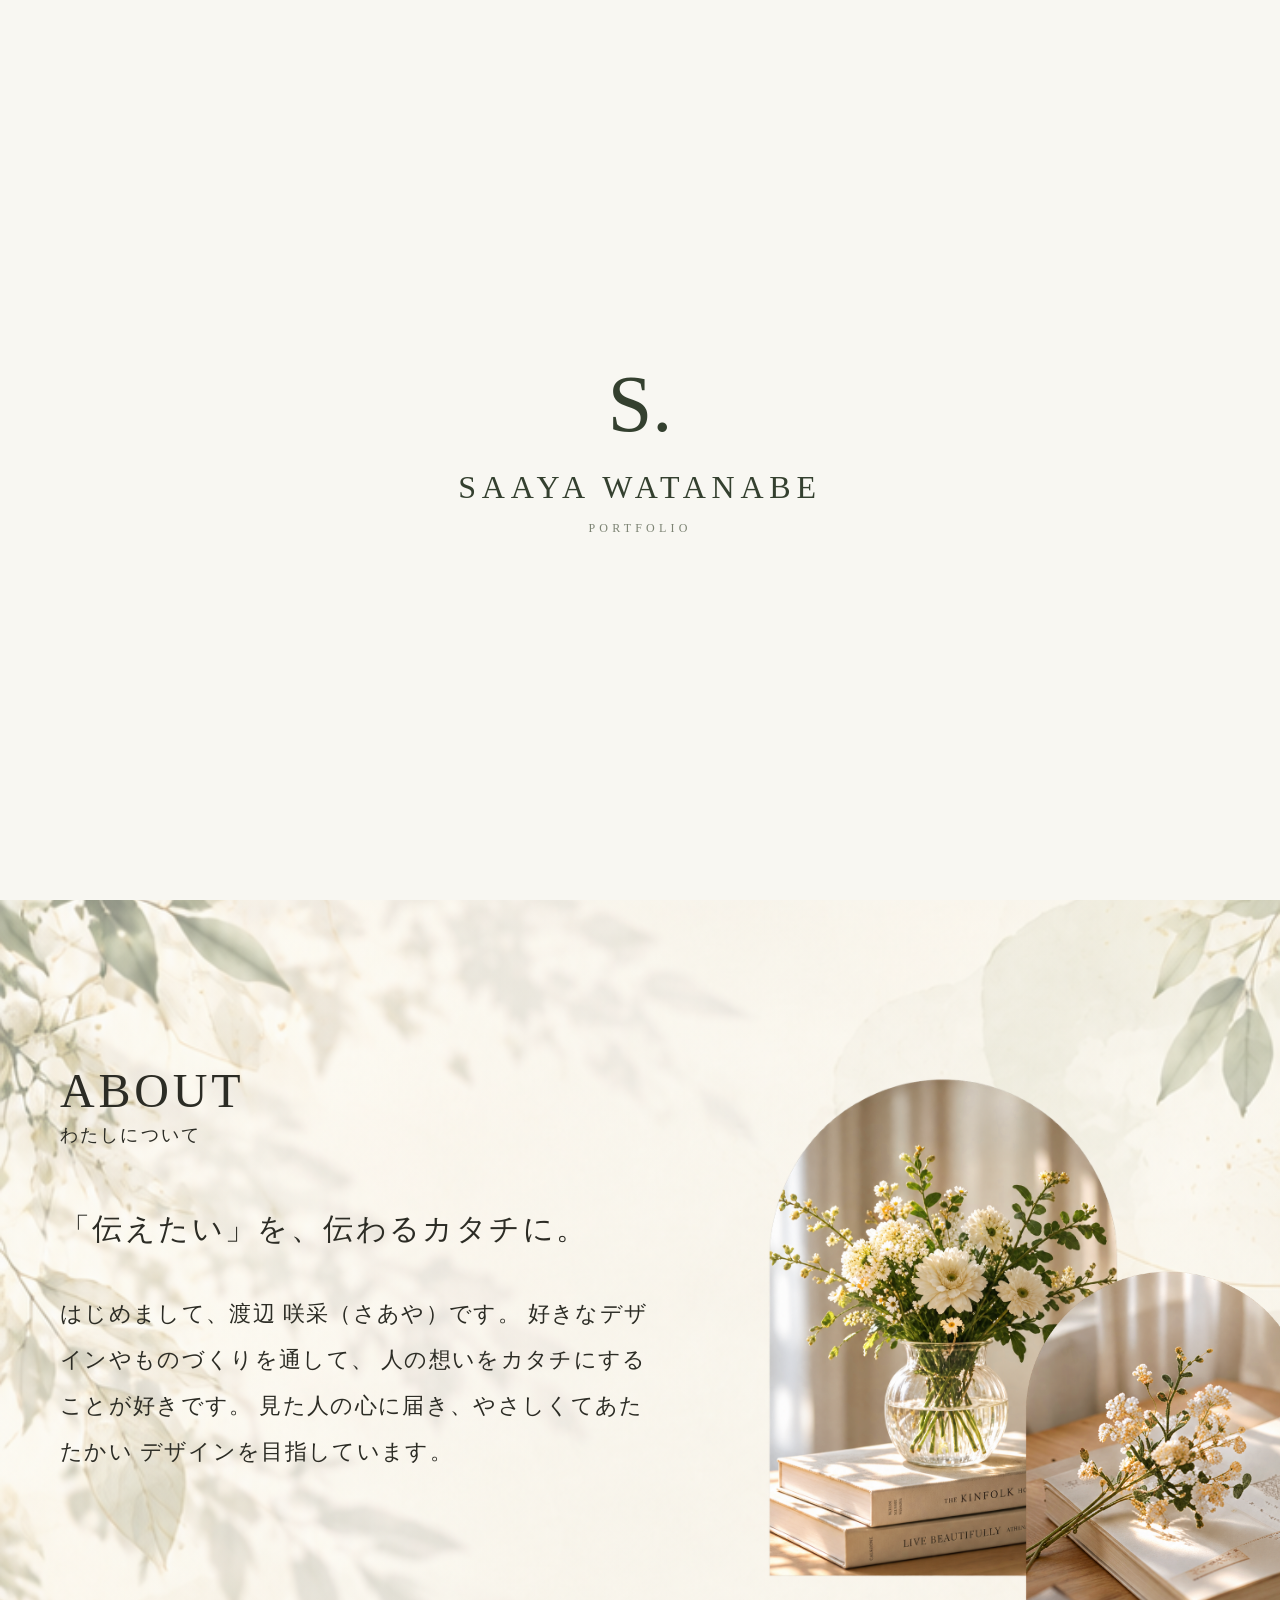
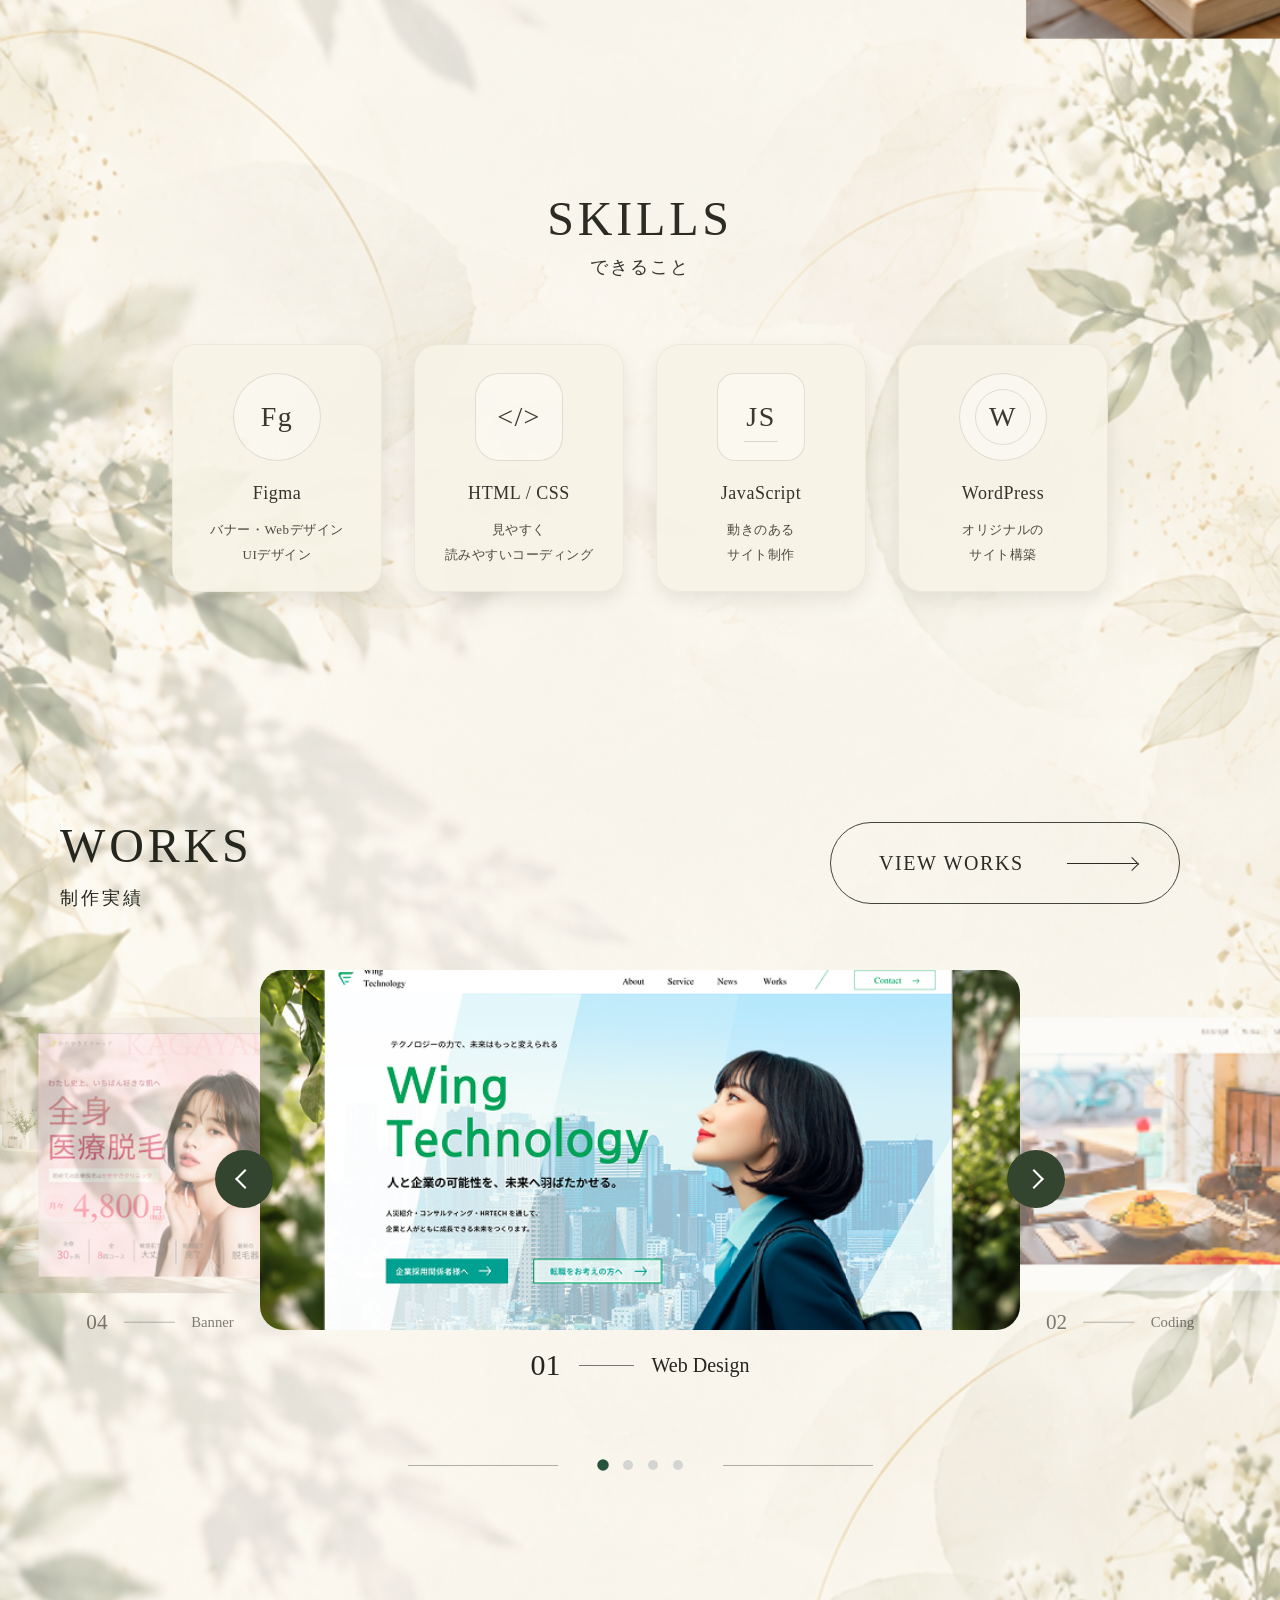
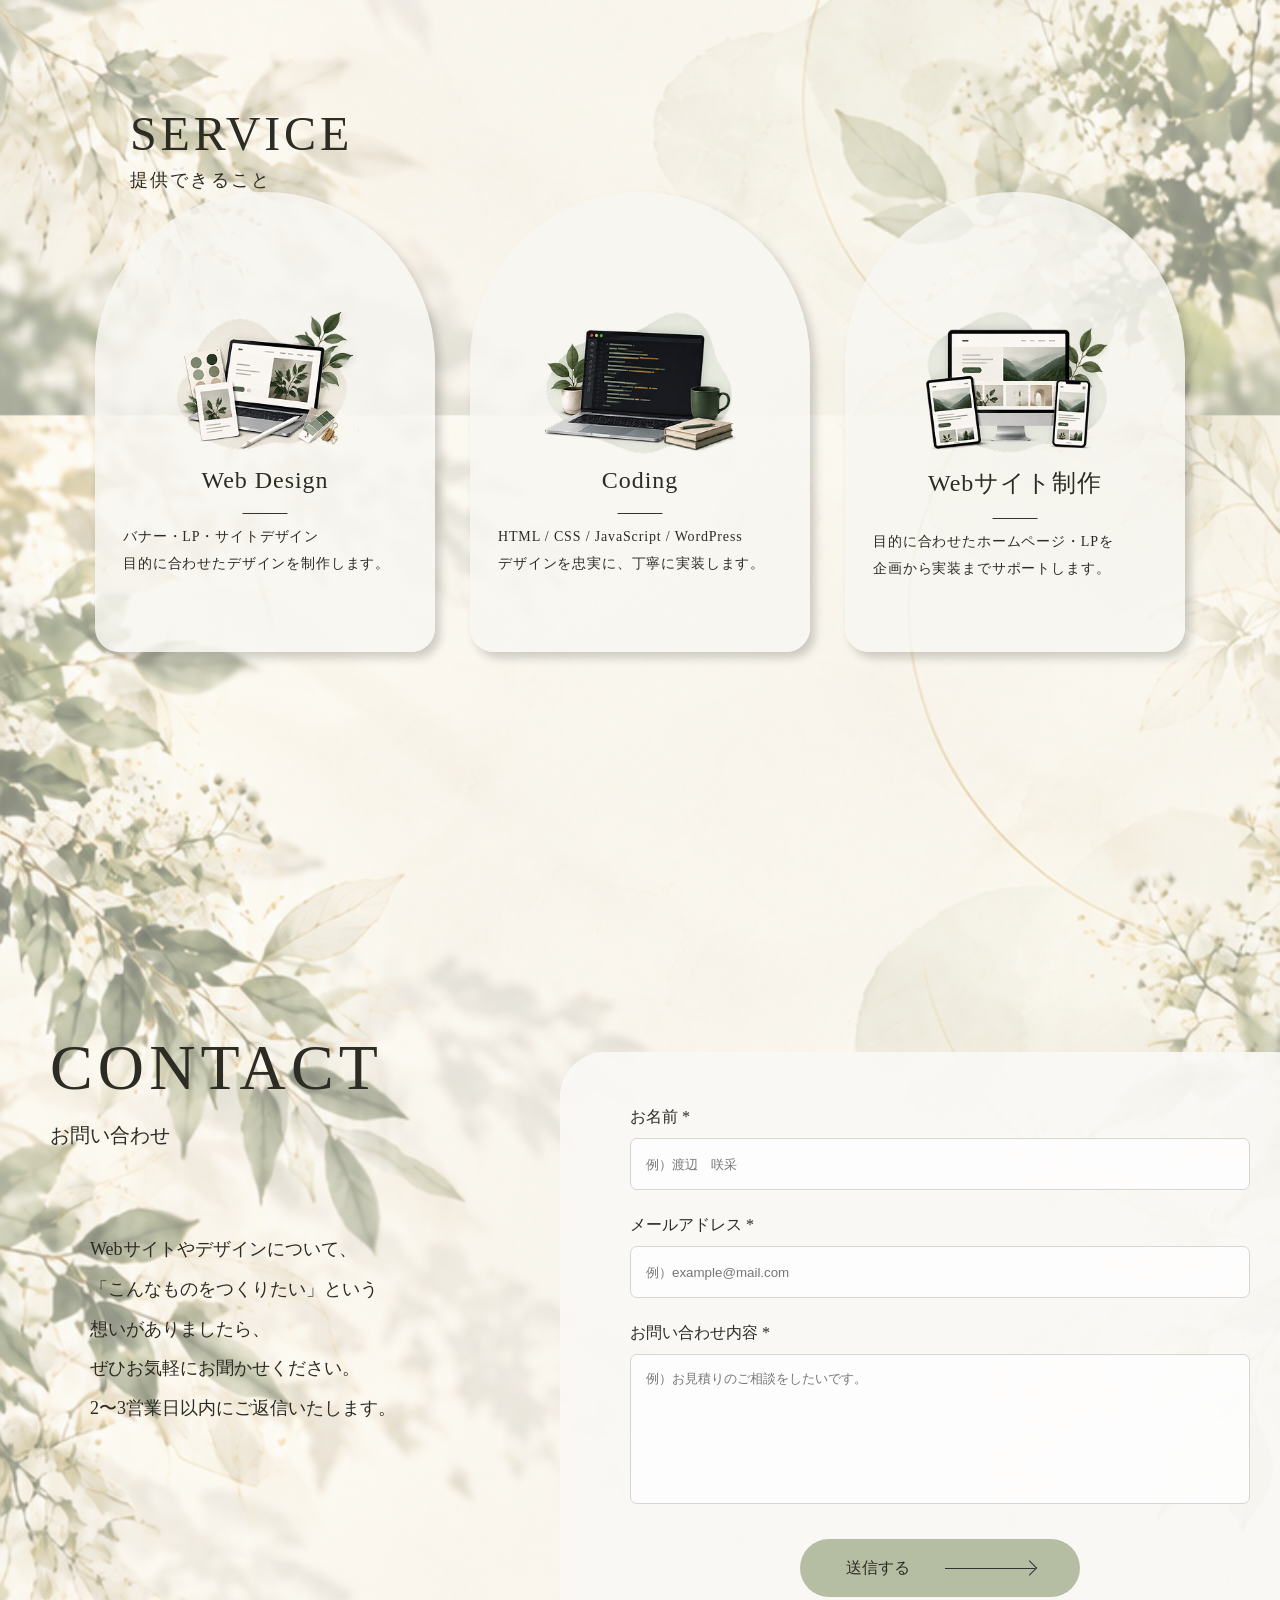
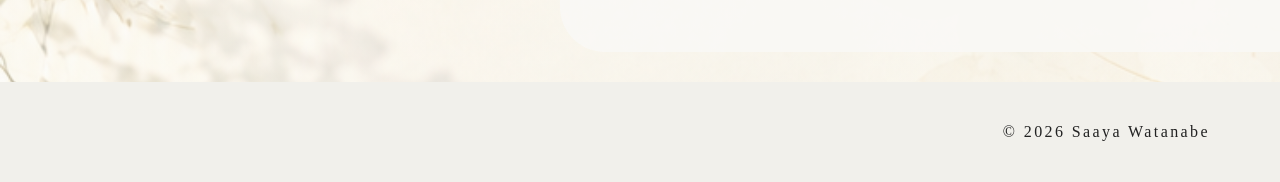
==== commit eb069a5f: "fix portfolio site" ====
--- a/index.html
+++ b/index.html
@@ -3,6 +3,10 @@
 <head>
   <meta charset="UTF-8">
   <meta name="viewport" content="width=device-width, initial-scale=1.0">
+
+  <meta name="description" content="Webデザイン・コーディングを中心に制作した、Saaya Watanabeのポートフォリオサイトです。">
+
+  <link rel="icon" type="image/png" href="./images/top/top.png">
 
   <title>Saaya Watanabe Portfolio</title>
 
@@ -41,7 +45,6 @@
 <div class="menu-overlay">
 
 
-  <!-- ★ここに追加！ -->
   <button class="menu-close" type="button" aria-label="メニューを閉じる">
     <span></span>
     <span></span>
@@ -508,7 +511,7 @@
   </main>
 
   <footer class="footer">
-  <p class="footer-copy">© 2026 saaya Watanabe</p>
+  <p class="footer-copy">© 2026 Saaya Watanabe</p>
 </footer>
   
   
--- a/style.css
+++ b/style.css
@@ -33,7 +33,7 @@
       rgba(248, 247, 242, 0.35),
       rgba(248, 247, 242, 0.35)
     ),
-    url("../images/top/zen..png");
+    url("./images/top/zen..png");
 
   background-size: 100% auto;
   background-position: top center;
@@ -2349,6 +2349,60 @@
     width: 16px;
   }
 
+  /* =========================
+   MENU / SP 全画面
+========================= */
+@media screen and (max-width: 767px) {
+
+  .menu-overlay {
+    width: 100%;
+    max-width: none;
+    min-width: 0;
+    height: 100dvh;
+
+    top: 0;
+    right: 0;
+
+    border-radius: 0;
+  }
+
+  .menu-nav {
+    width: 100%;
+    height: 100%;
+
+    padding: 0;
+    box-sizing: border-box;
+
+    display: flex;
+    flex-direction: column;
+    justify-content: center;
+    align-items: center;
+
+    gap: 40px;
+  }
+
+  .menu-nav a {
+    font-size: 30px;
+    letter-spacing: 0.1em;
+    white-space: nowrap;
+    text-align: center;
+  }
+
+  .menu-close {
+    top: 25px;
+    right: 25px;
+
+    width: 40px;
+    height: 40px;
+  }
+
+  .menu-close span {
+    width: 28px;
+  }
+}
+
+
+
 
   /* =========================
      FIRST VIEW
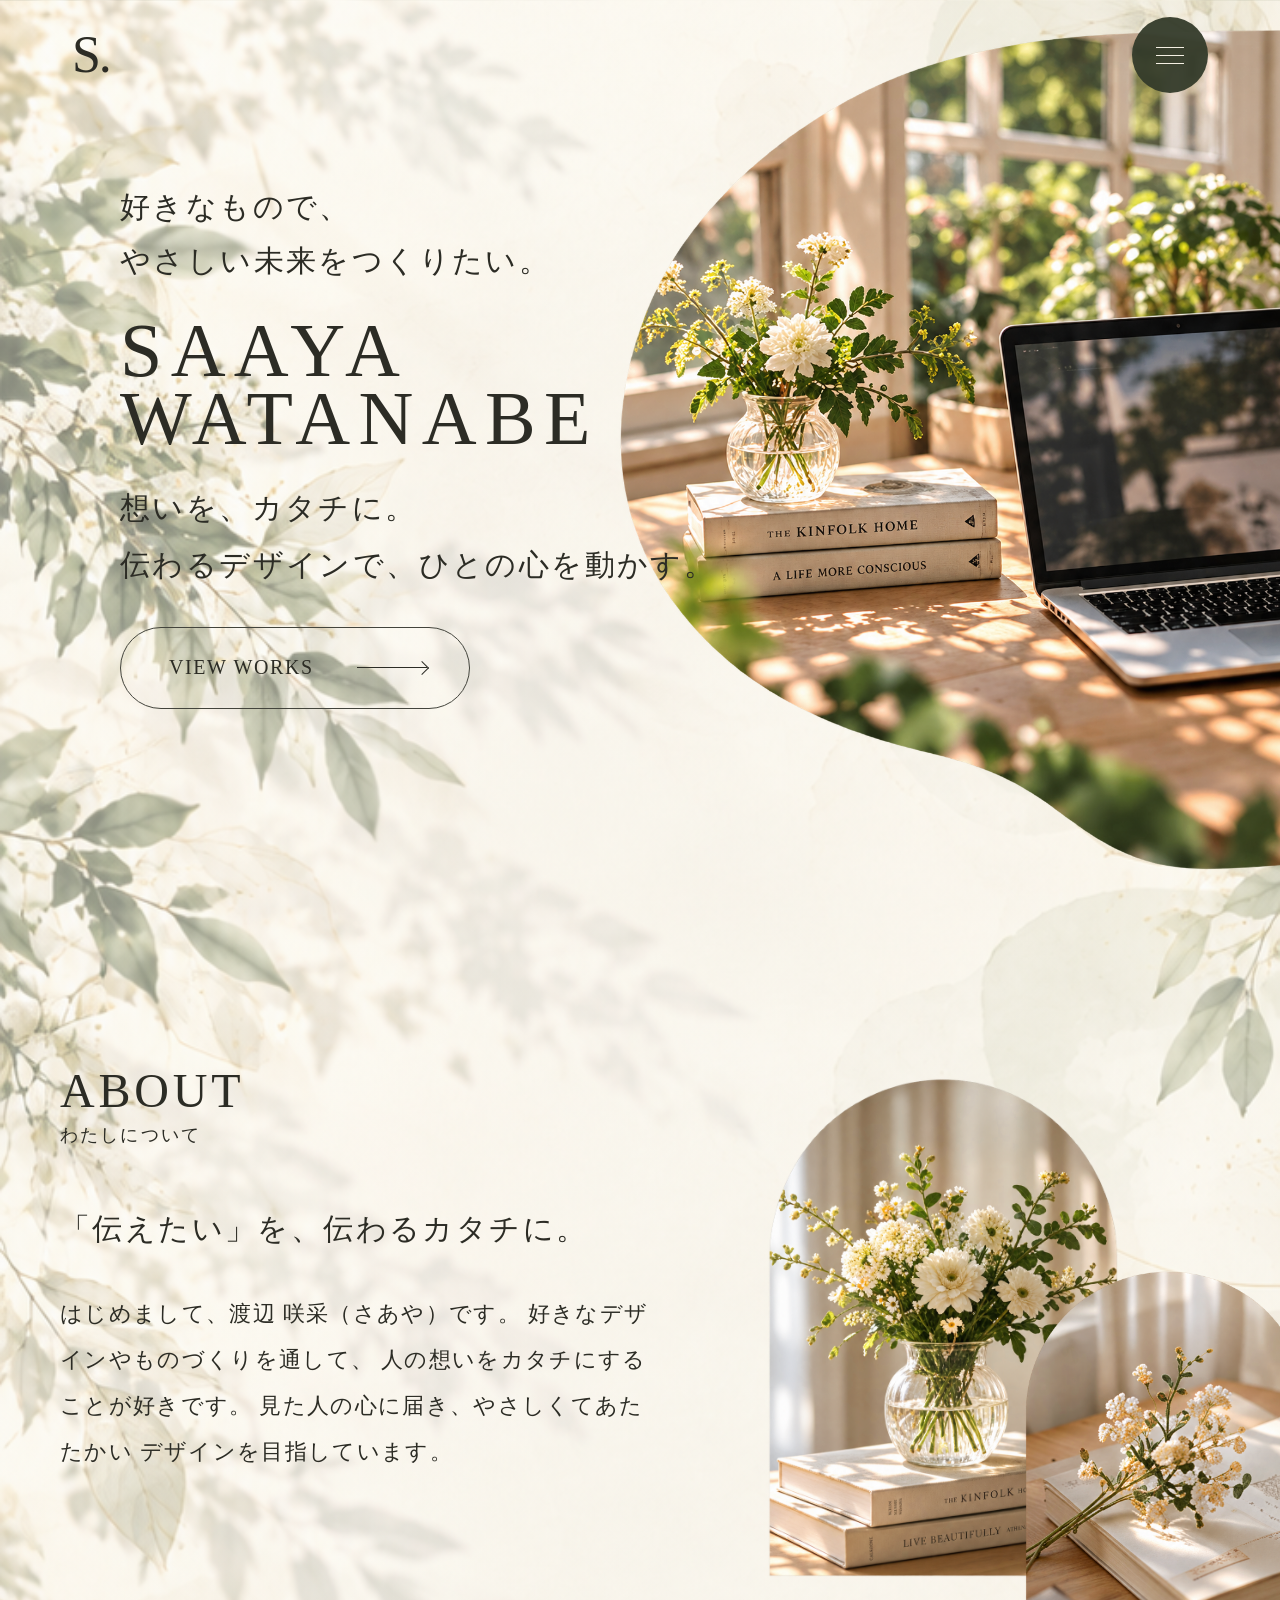
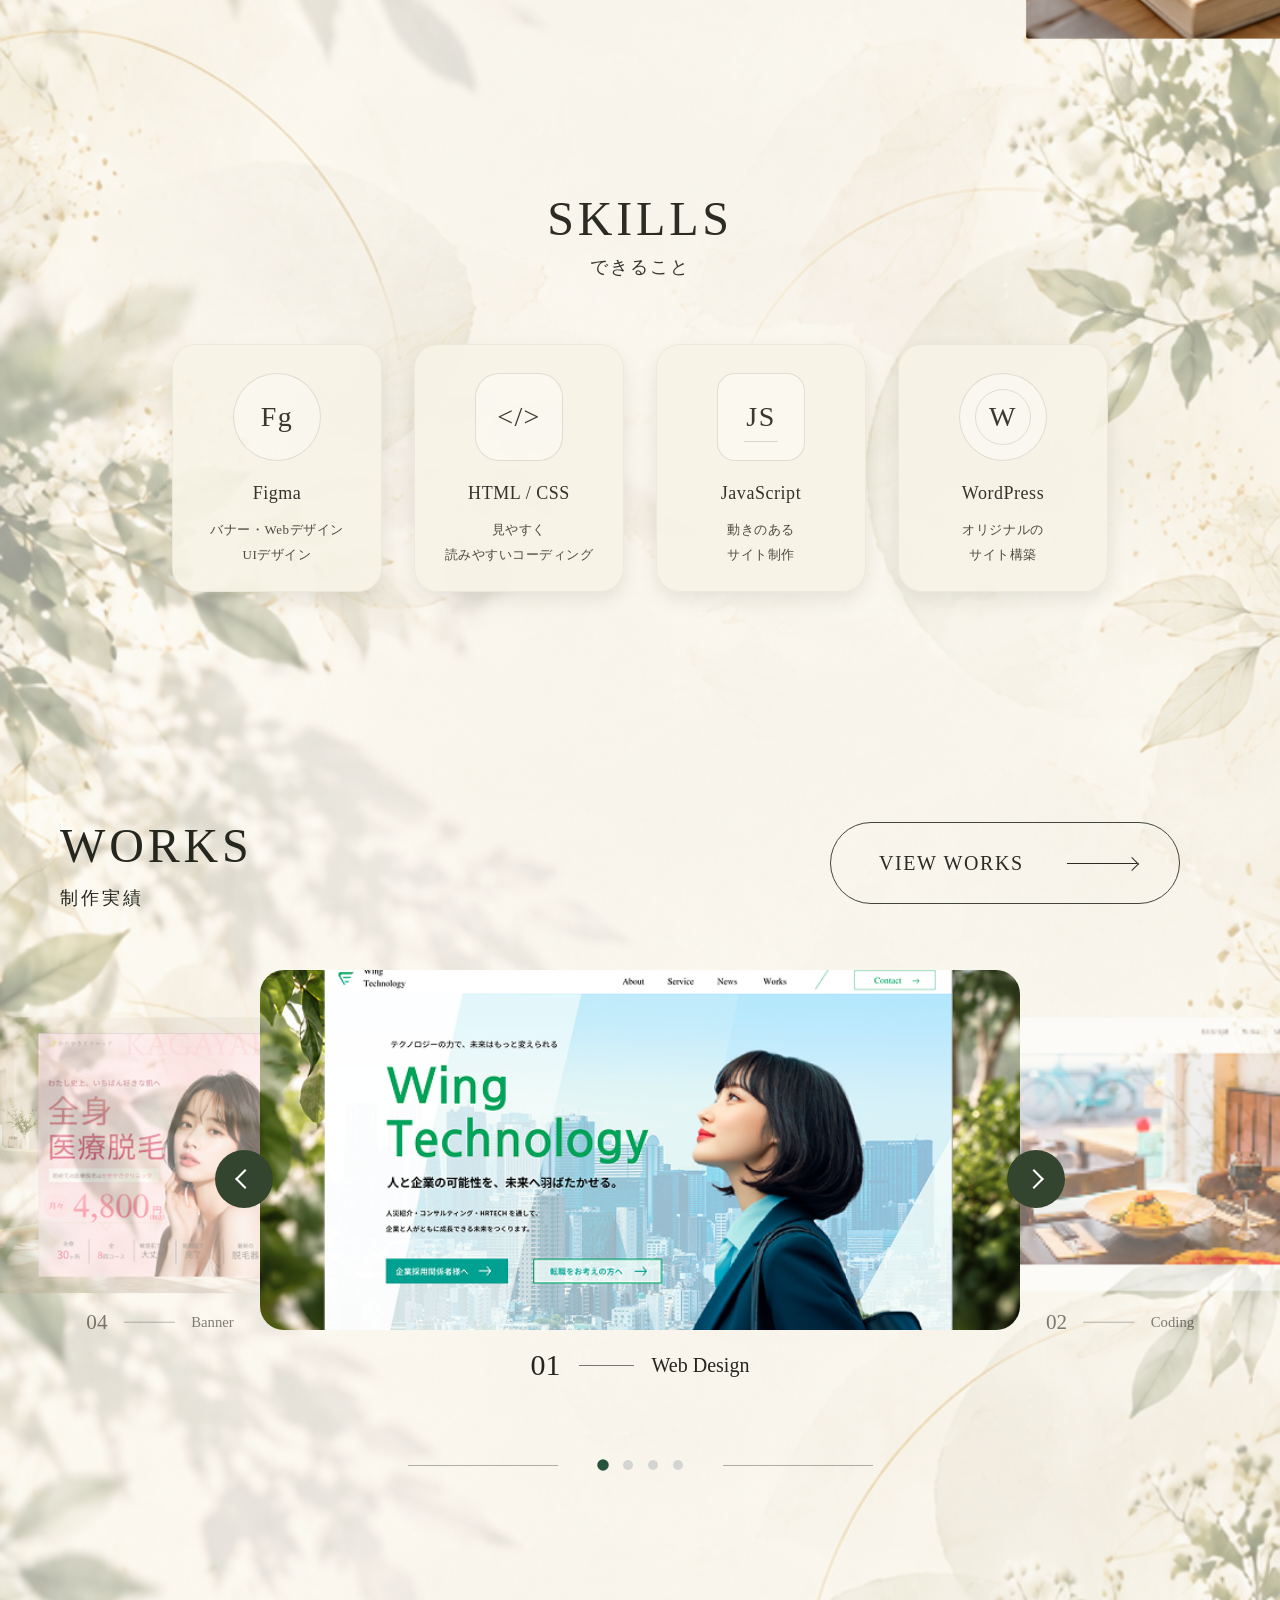
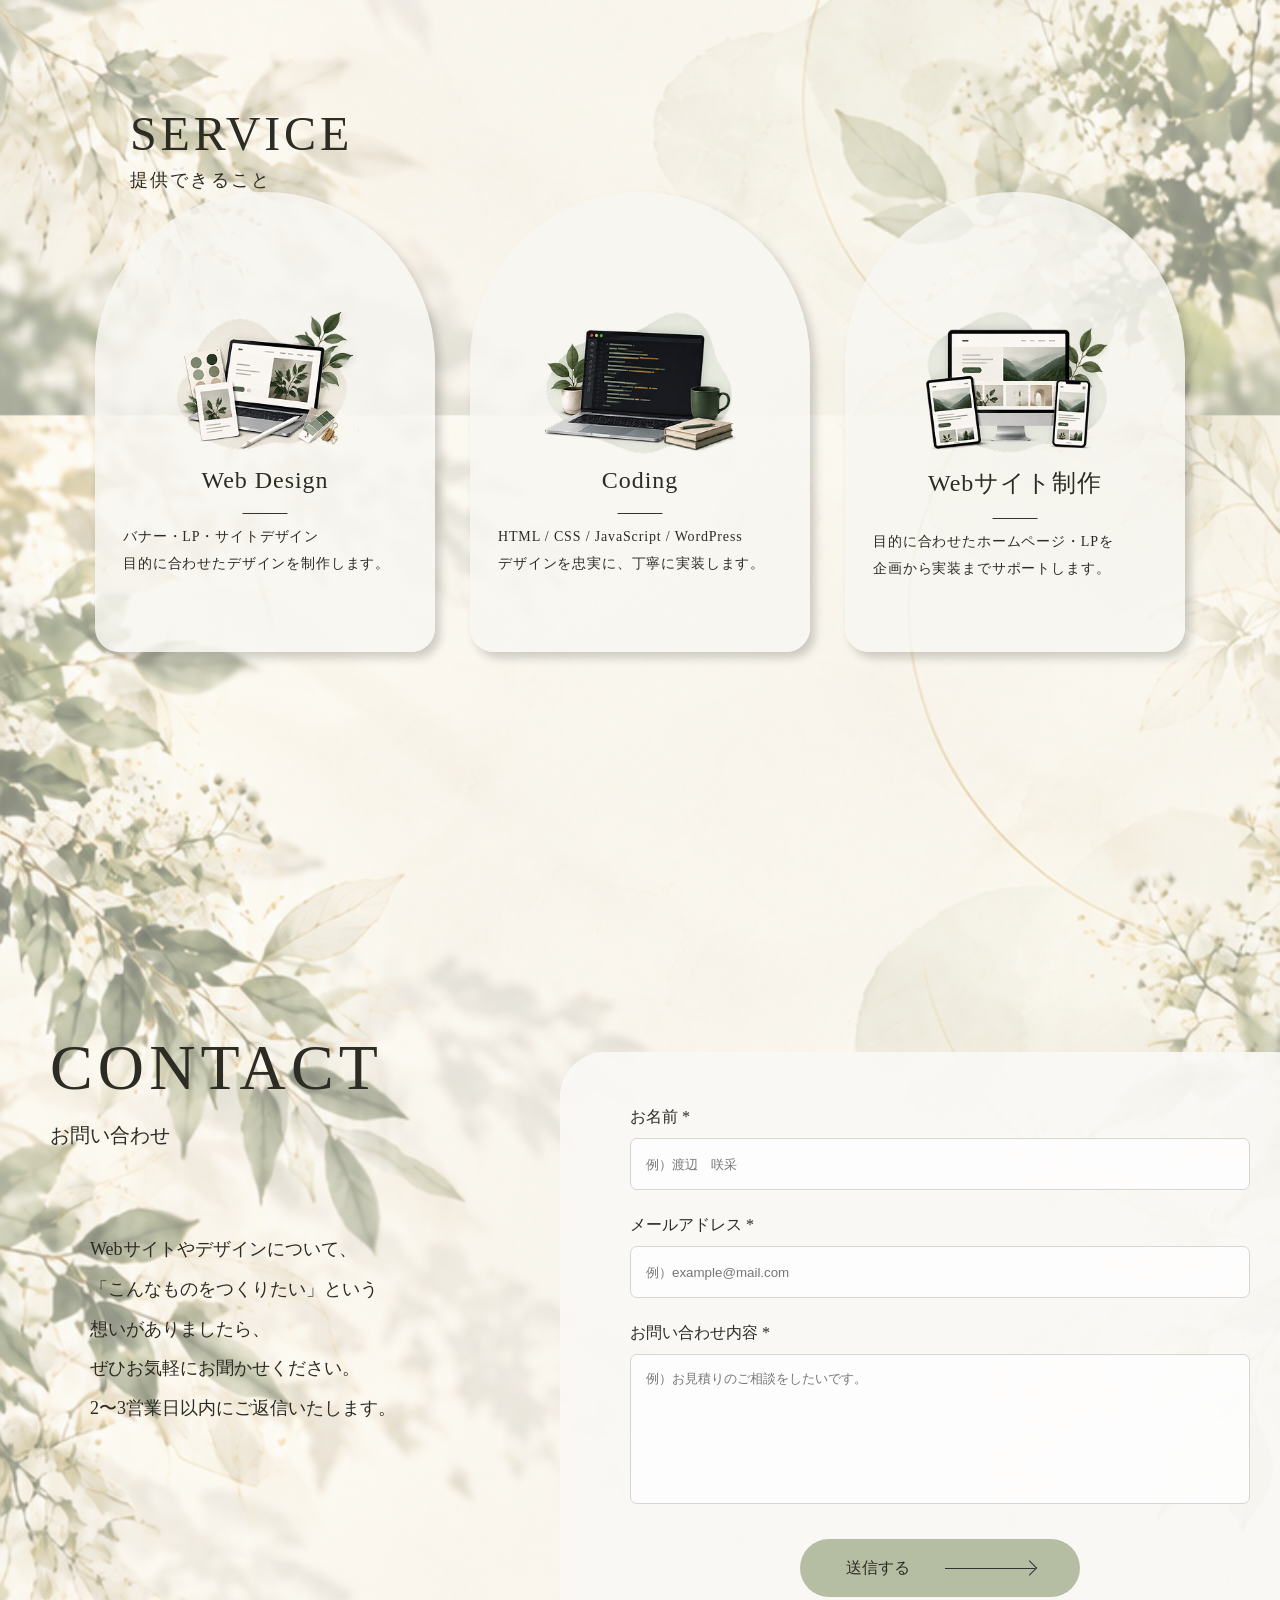
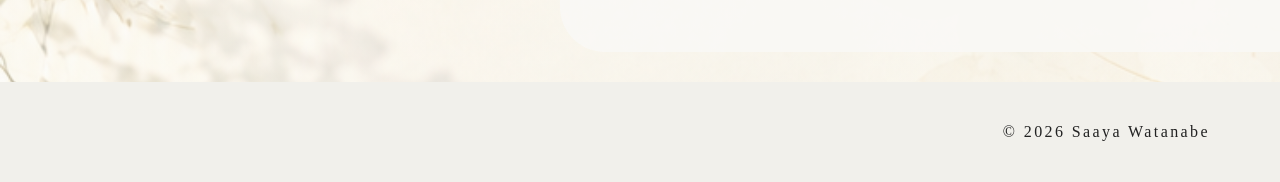
==== commit a29708c0: "scllol" ====
--- a/index.html
+++ b/index.html
@@ -100,13 +100,6 @@
             alt="パソコンと花のあるデスク"
           >
         </div>
-
-
-        <div class="scroll">
-          <span>SCROLL</span>
-          <div class="scroll-line"></div>
-        </div>
-
       </div>
 
     </section>
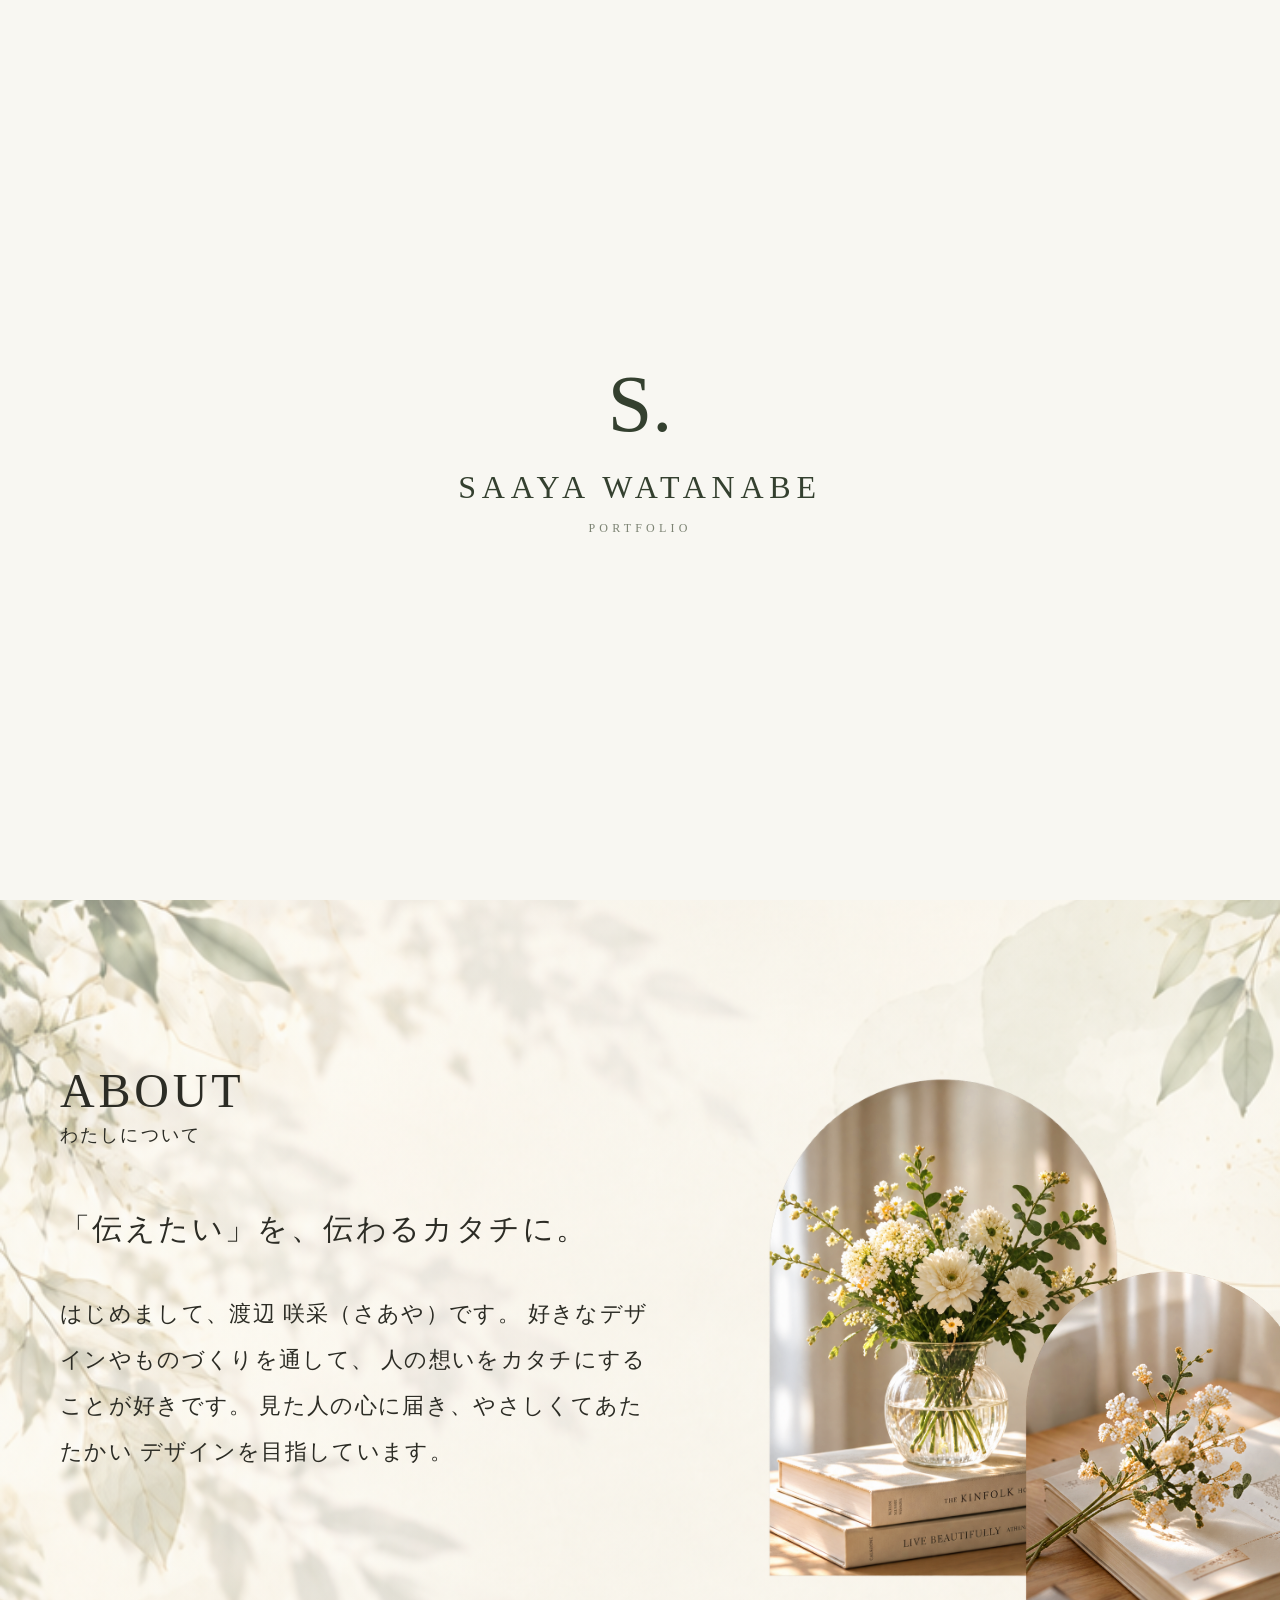
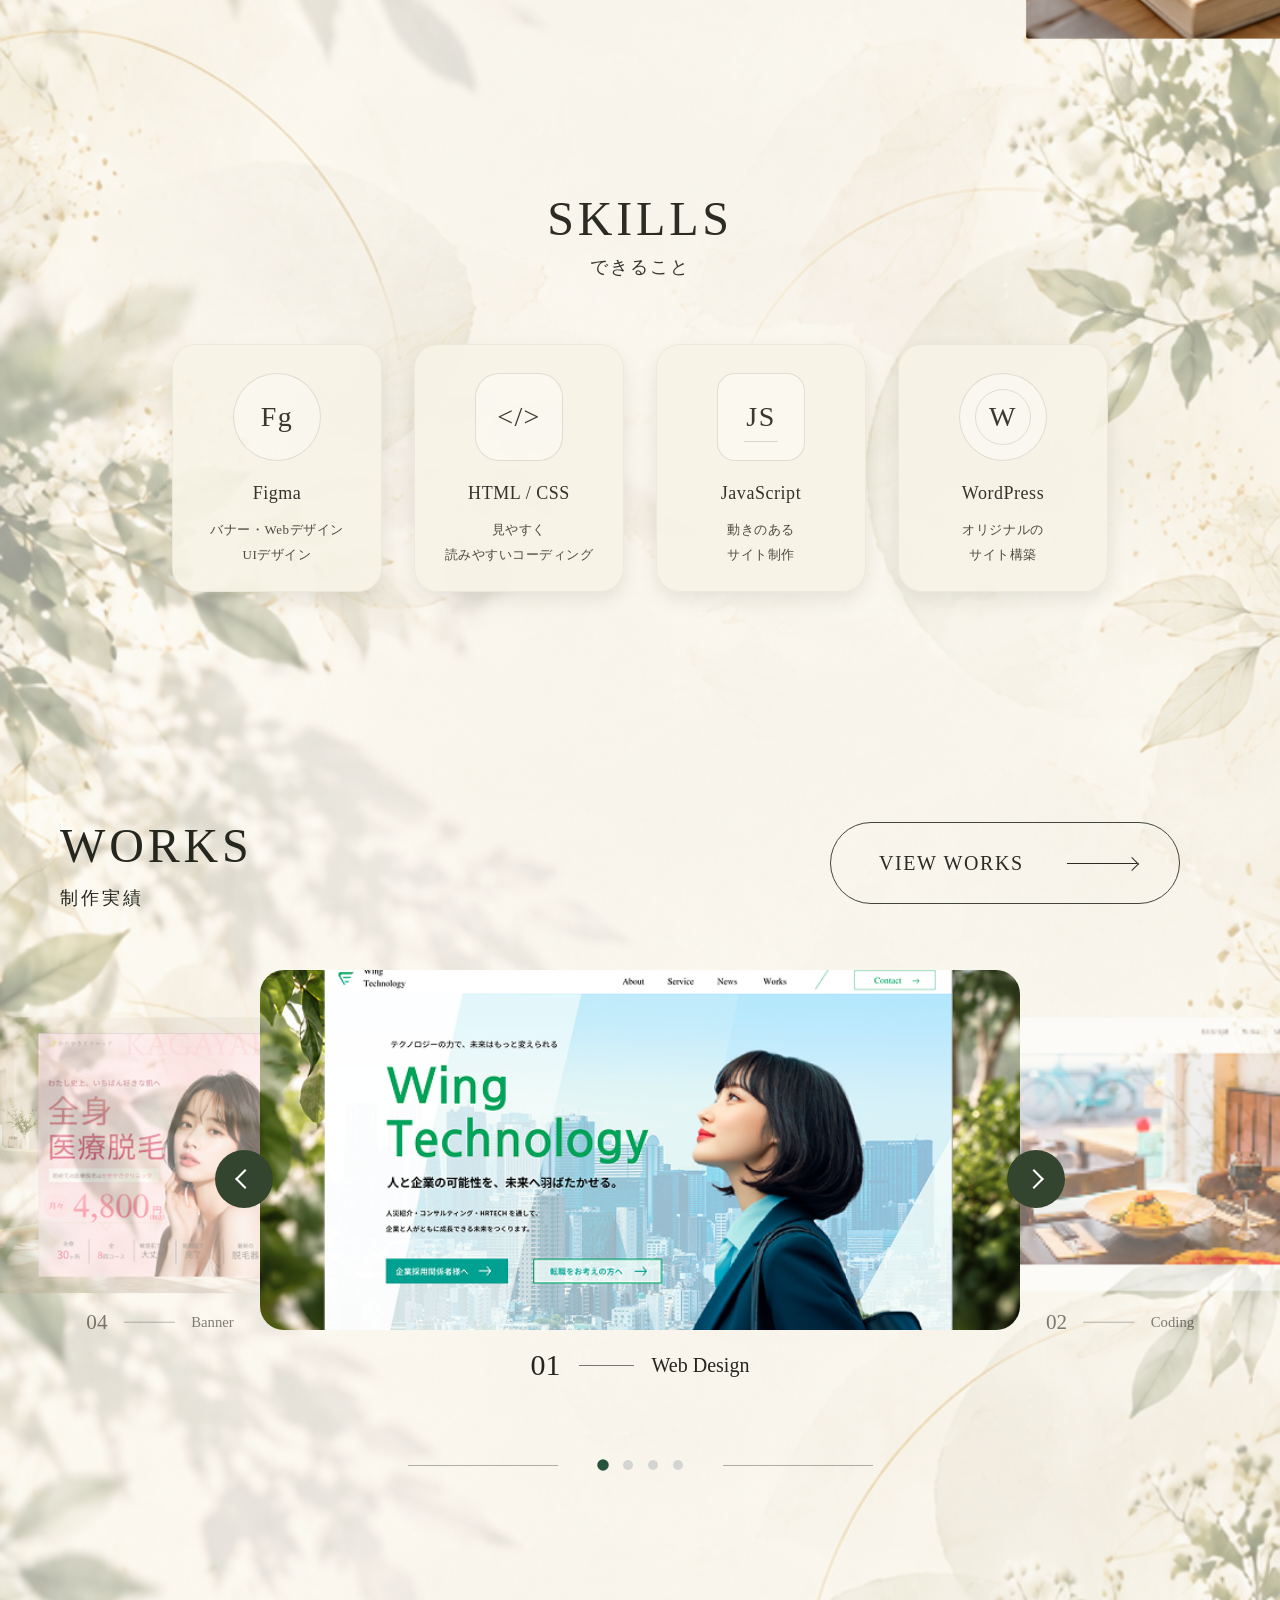
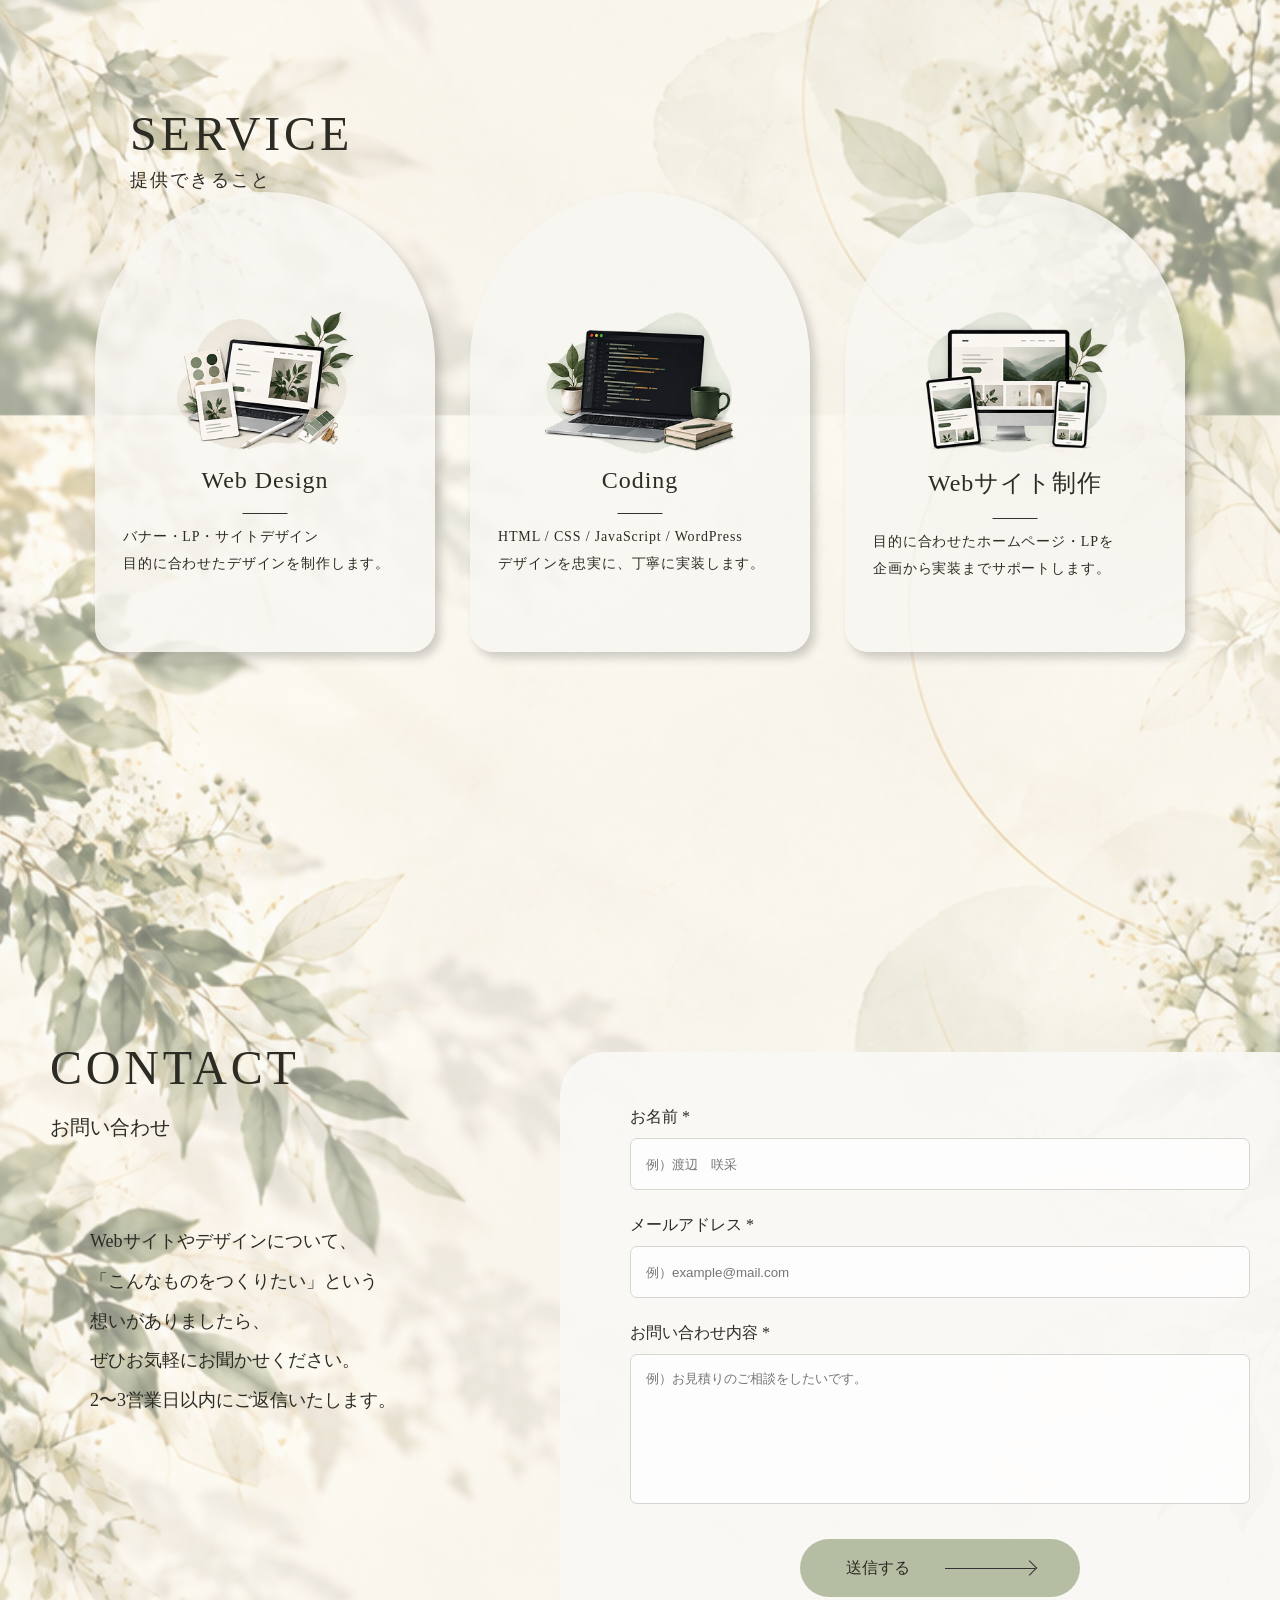
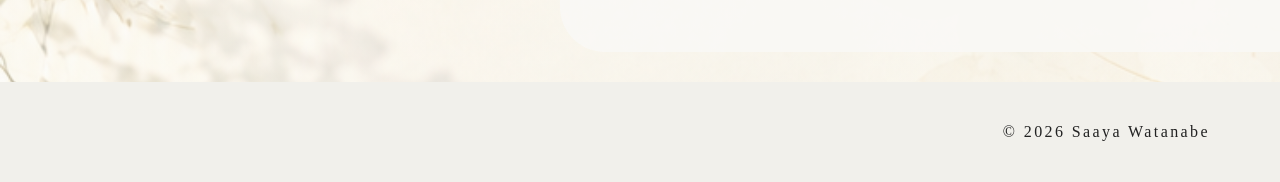
==== commit a7ef4e87: "fix contact form" ====
--- a/index.html
+++ b/index.html
@@ -435,10 +435,13 @@
     <!-- 右側フォーム -->
     <div class="contact-form-area">
 
-      <form class="contact-form" action="https://formspree.io/f/maeeywzv" method="POST"></form>
-        
-      <form ... action="..." method="POST">
-  <input type="hidden" name="_next" value="https://xn--url-kc4bukod3fm05ztc0e/index.html">
+     
+<form
+  class="contact-form"
+  action="https://formspree.io/f/maeeywzv"
+  method="POST"
+>
+  <input type="hidden" name="_subject" value="ポートフォリオからのお問い合わせ">
 
         <div class="form-group">
           <label for="name">
--- a/style.css
+++ b/style.css
@@ -1803,7 +1803,7 @@
 .contact-title-row h2 {
   margin: 0;
 
-  font-size: 64px;
+  font-size: 48px;
   font-weight: 400;
   line-height: 1;
   letter-spacing: 0.08em;
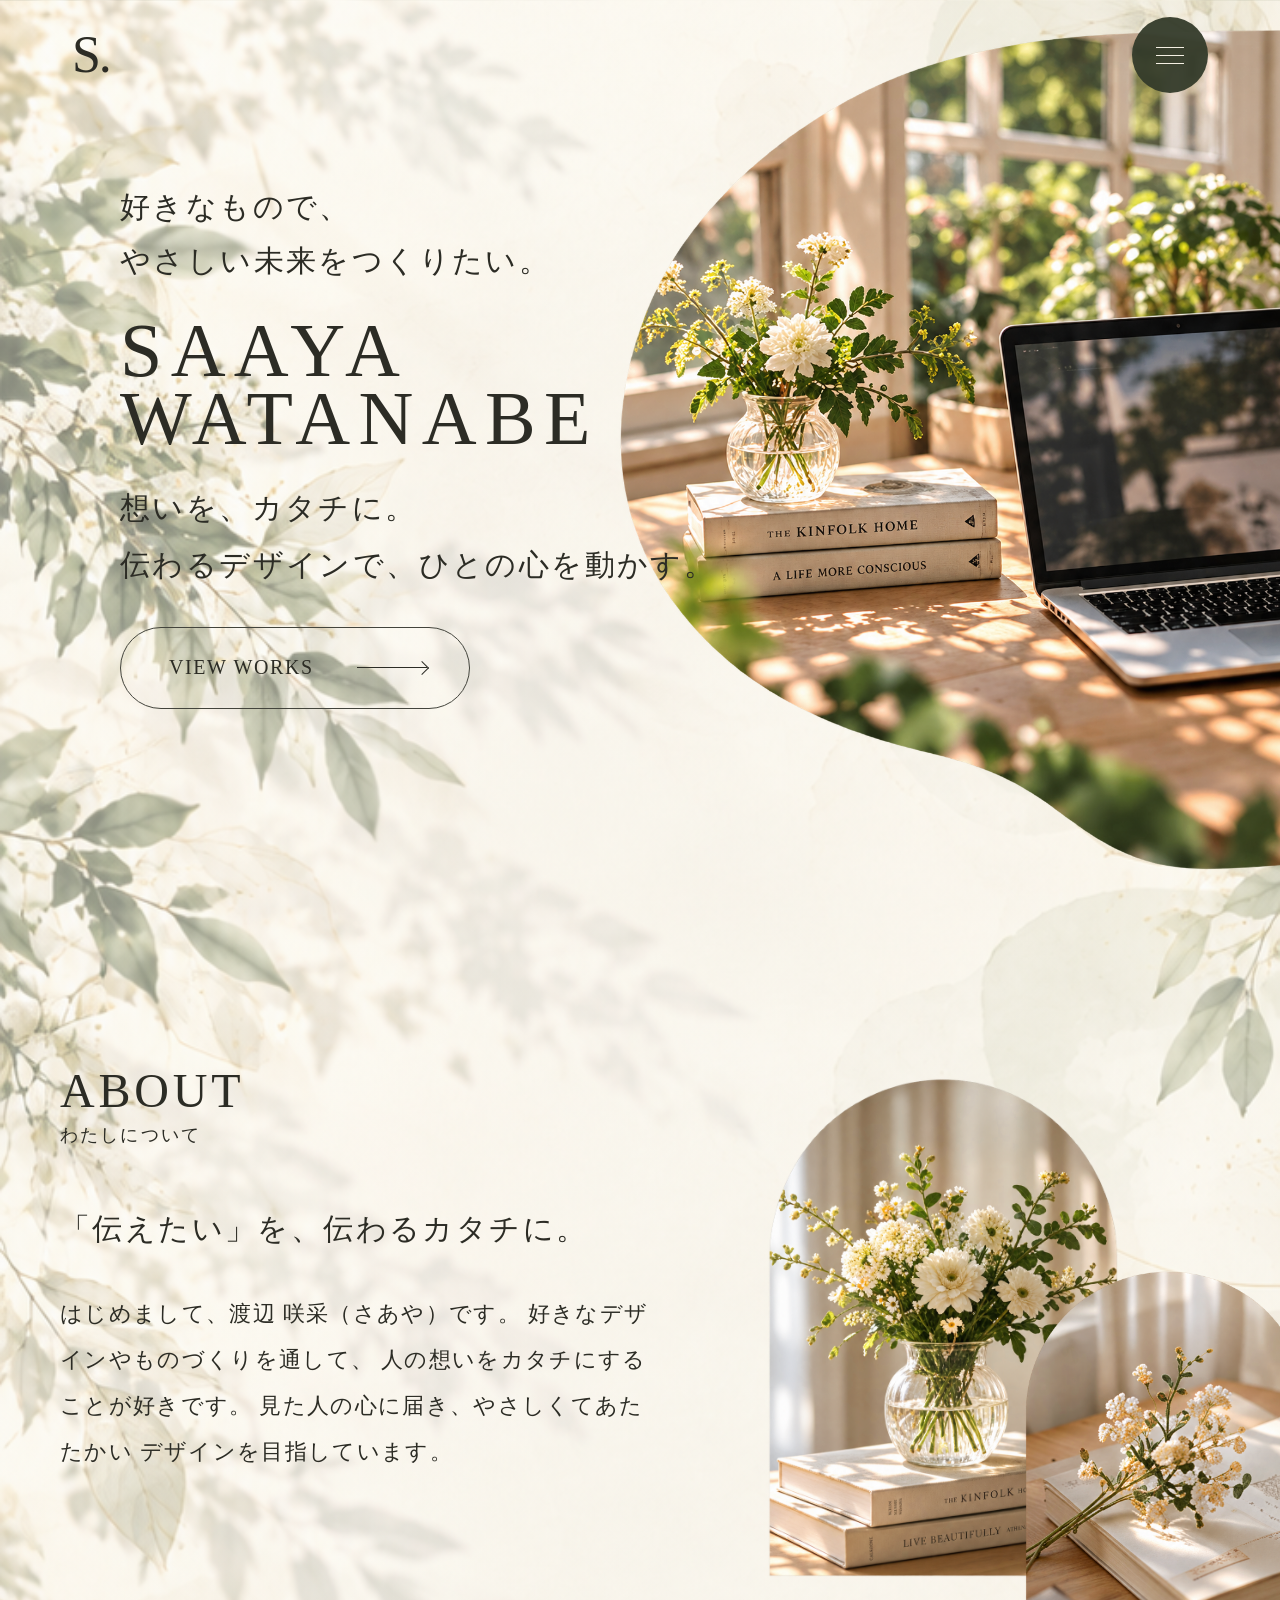
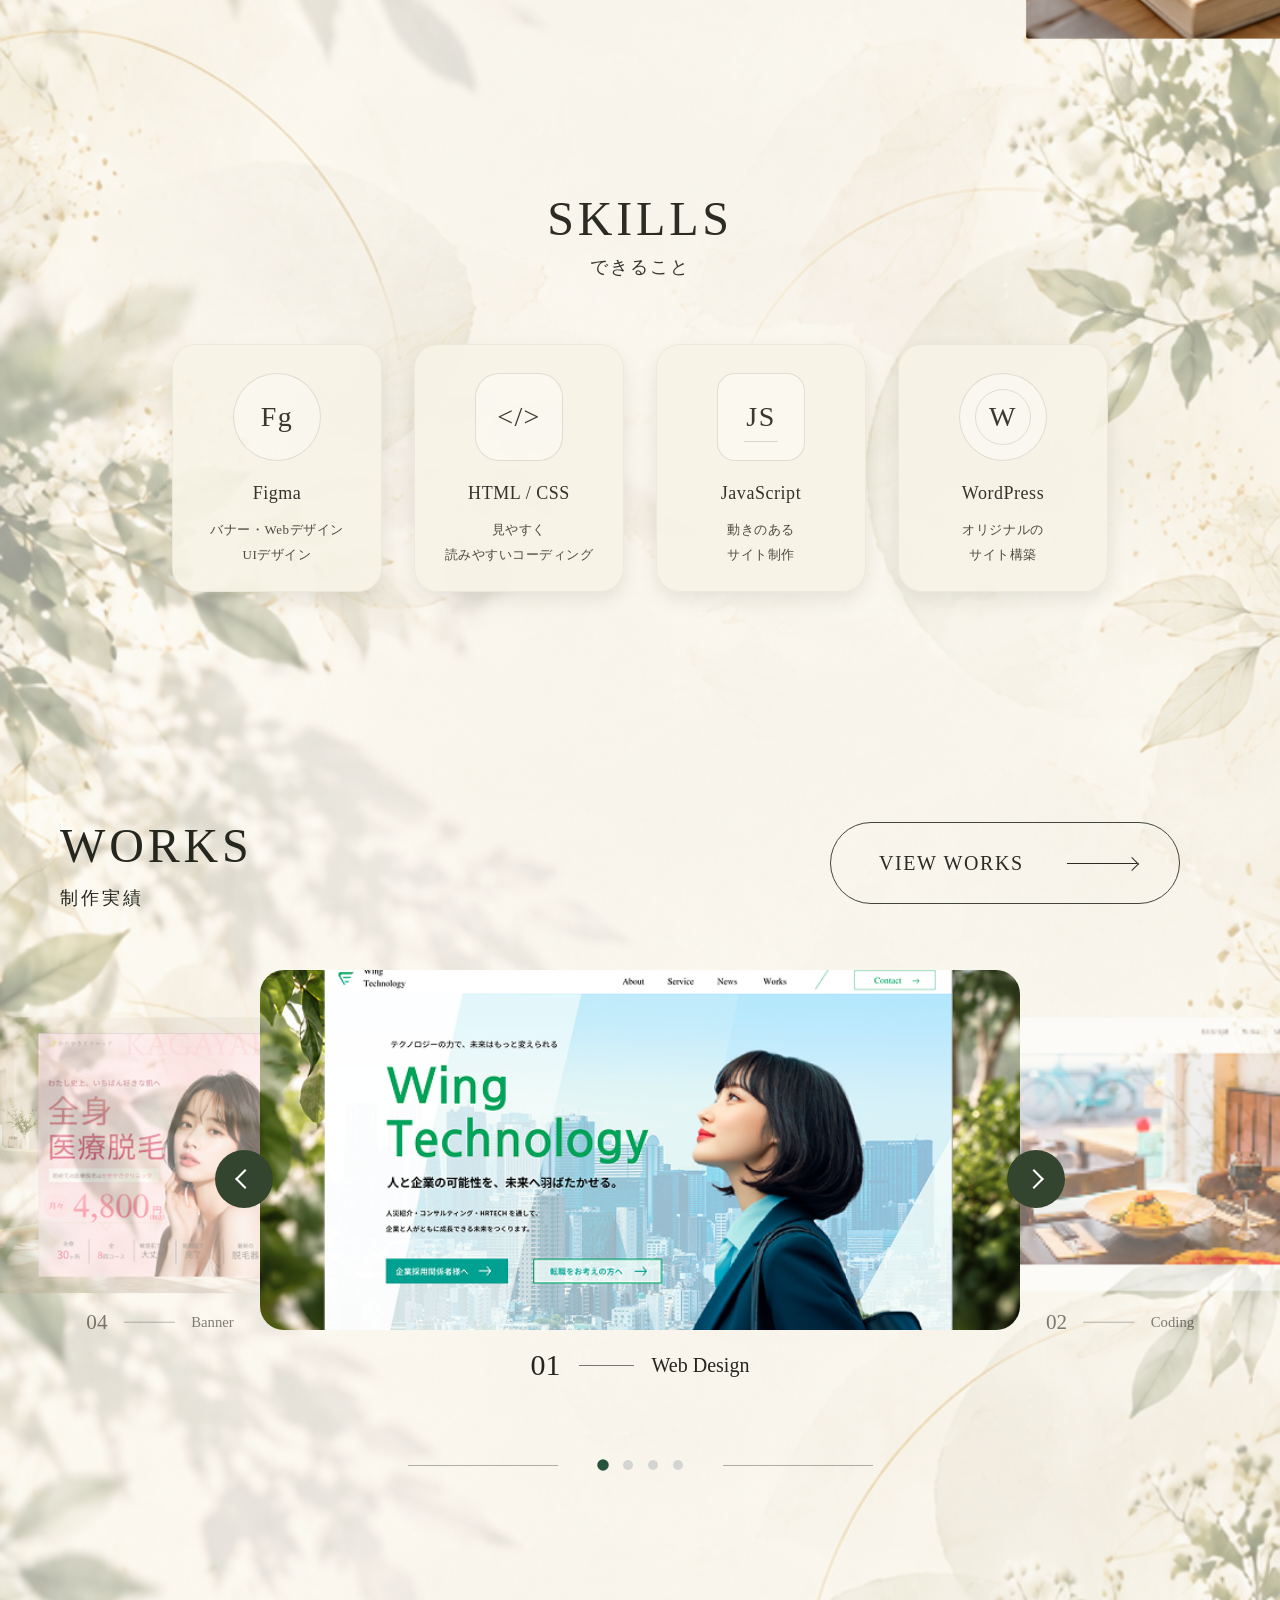
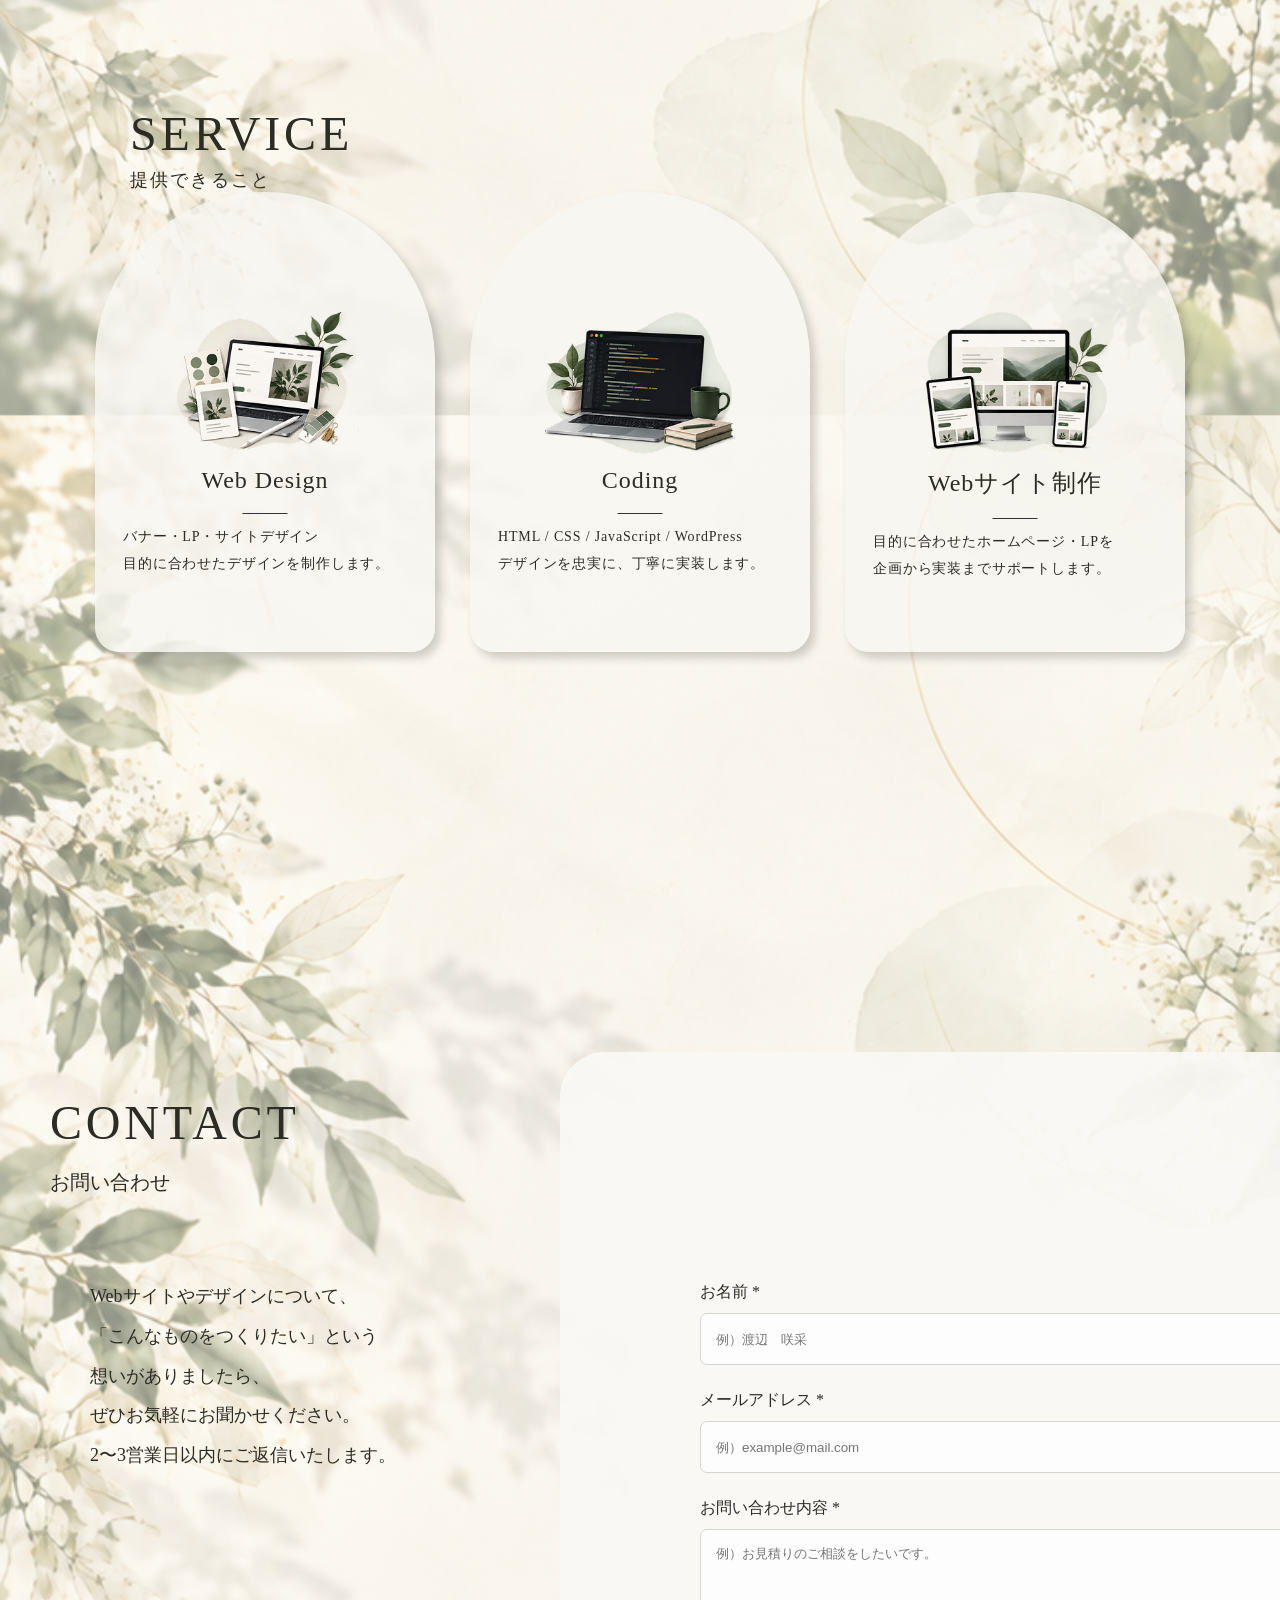
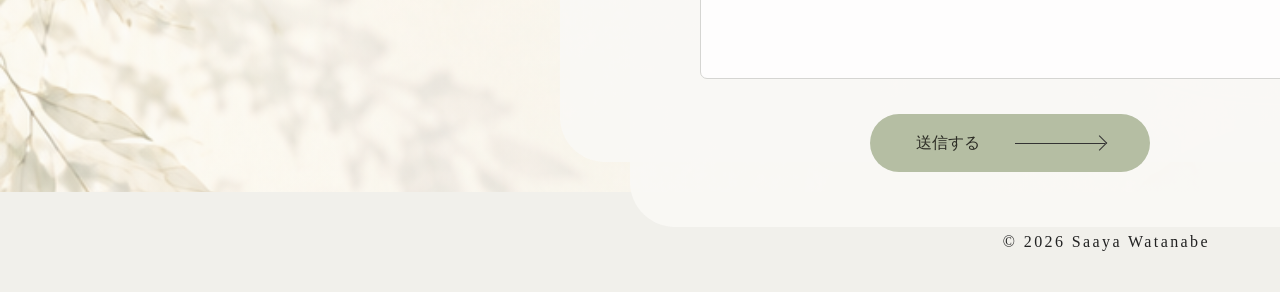
==== commit 6e02123e: "fix contact from" ====
--- a/index.html
+++ b/index.html
@@ -436,11 +436,14 @@
     <div class="contact-form-area">
 
      
-<form
-  class="contact-form"
-  action="https://formspree.io/f/maeeywzv"
-  method="POST"
->
+<div class="contact-form-area">
+
+  <form
+    class="contact-form"
+    action="https://formspree.io/f/maeeywzv"
+    method="POST"
+  >
+  
   <input type="hidden" name="_subject" value="ポートフォリオからのお問い合わせ">
 
         <div class="form-group">
